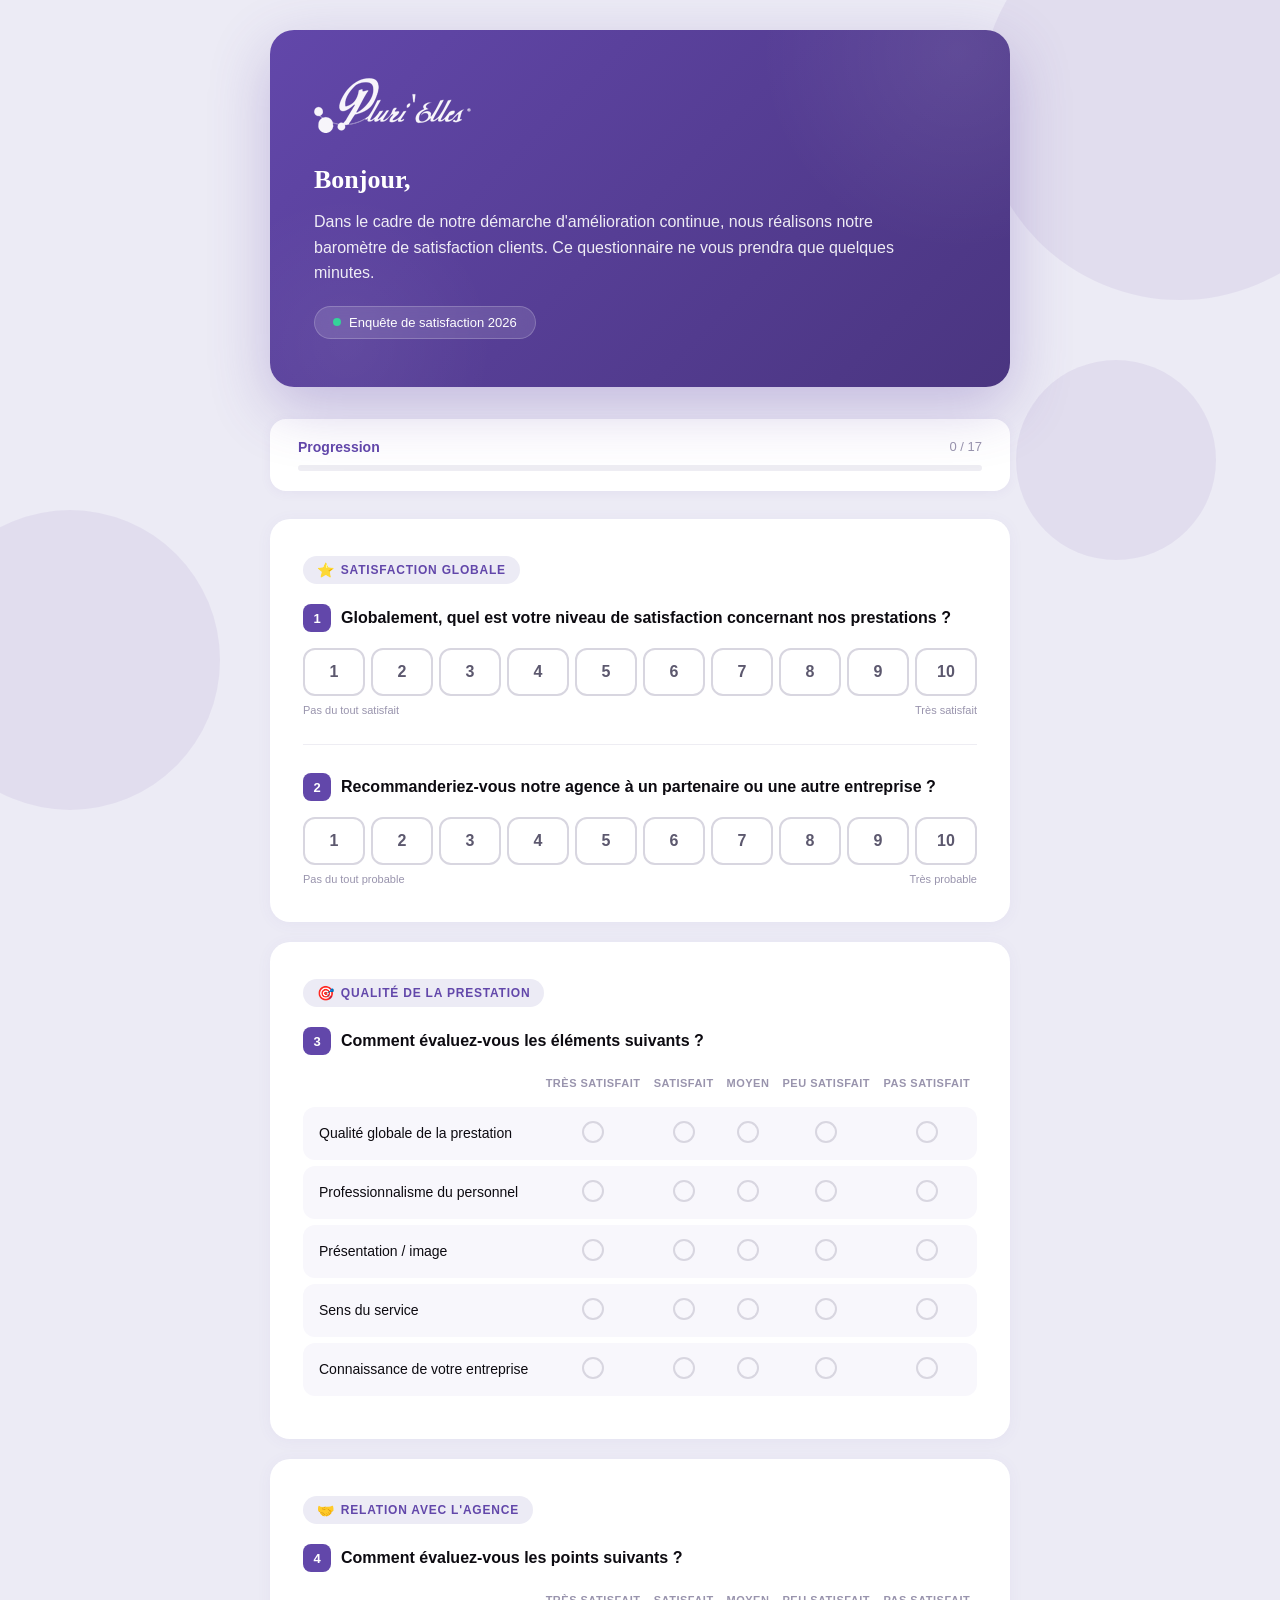
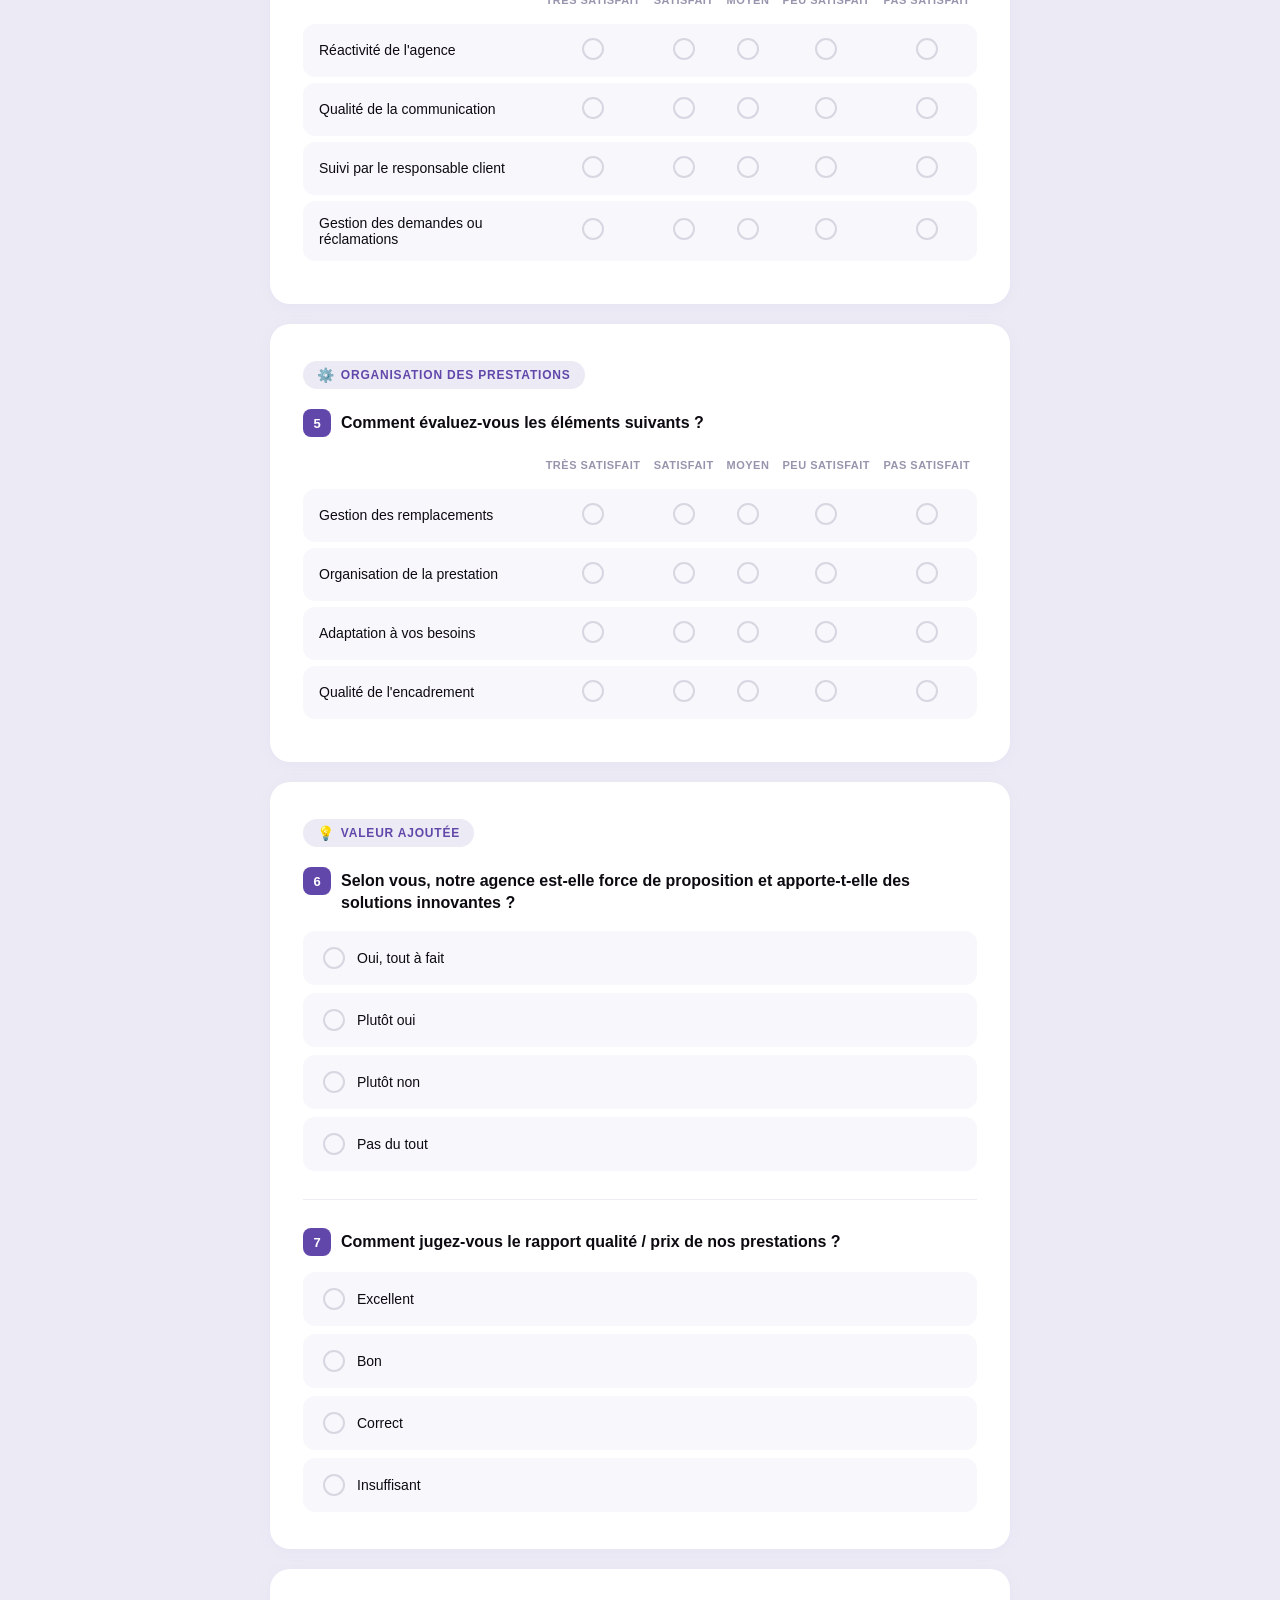
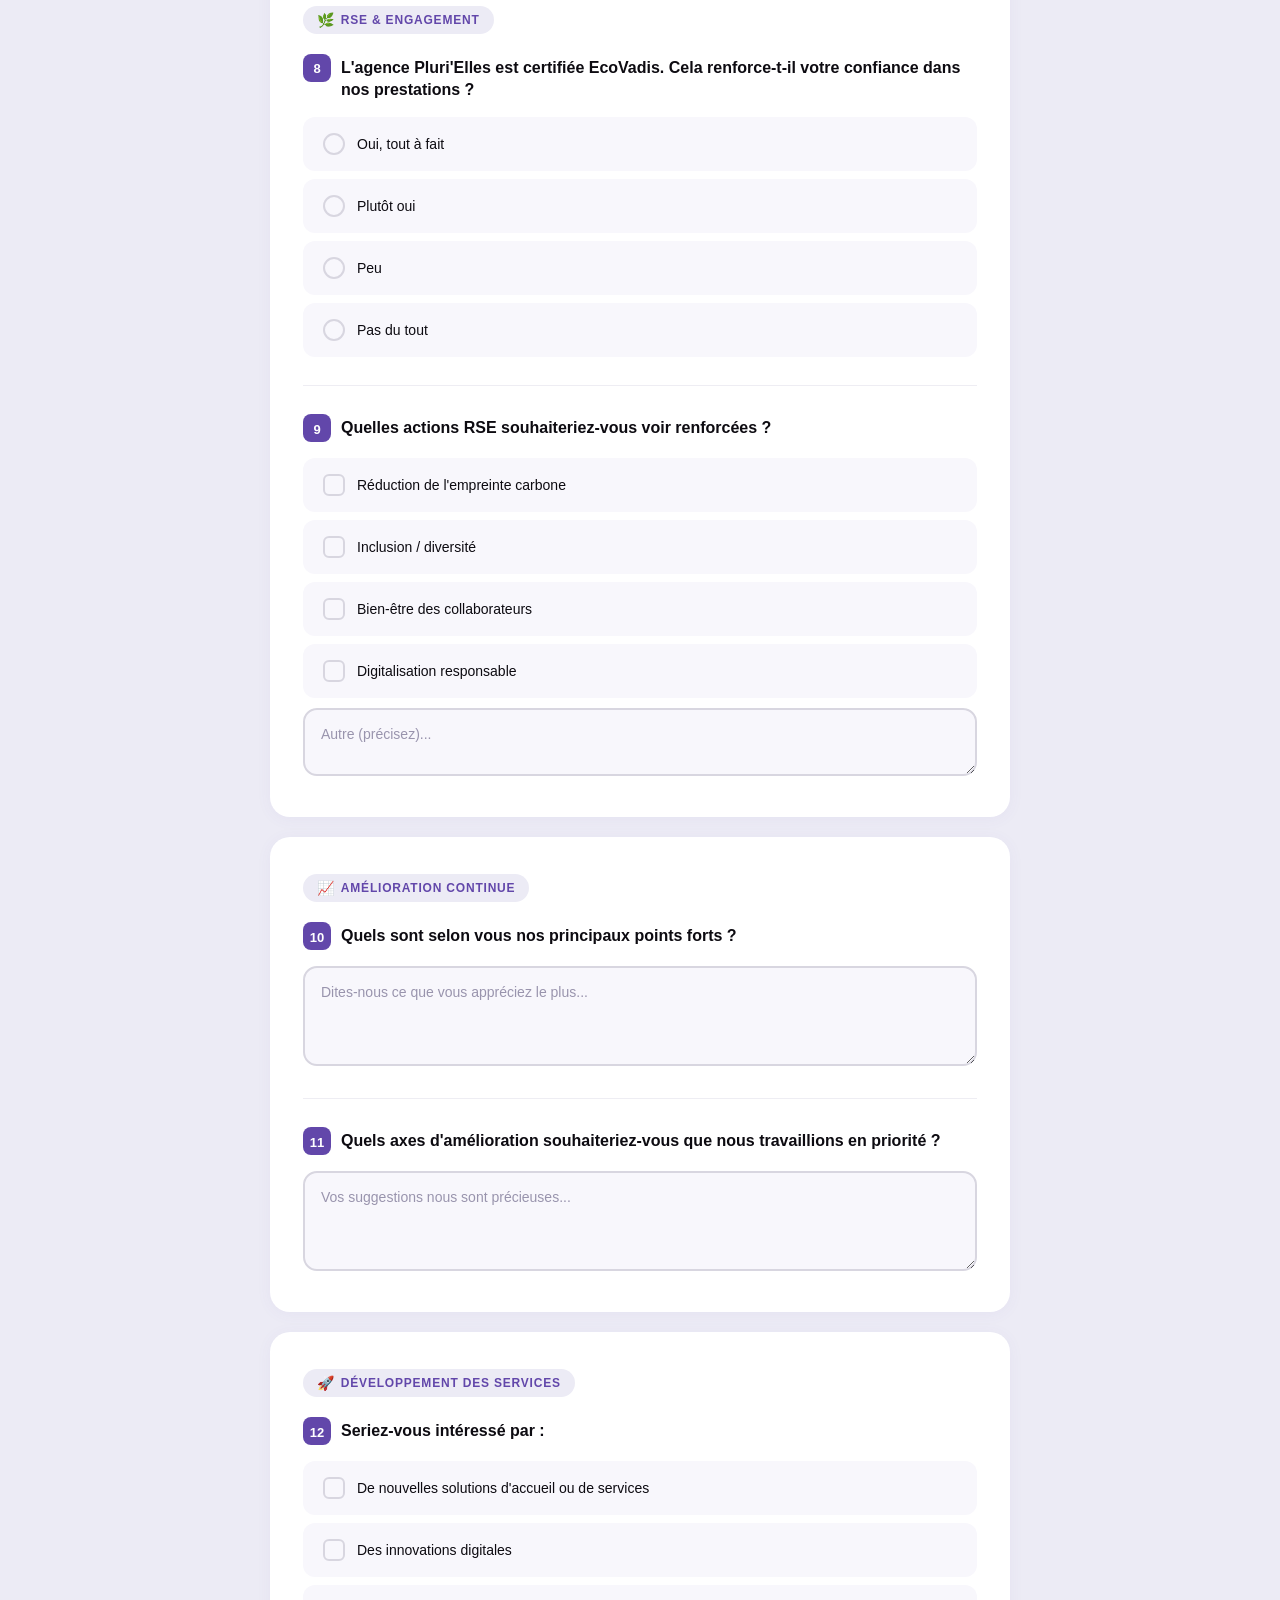
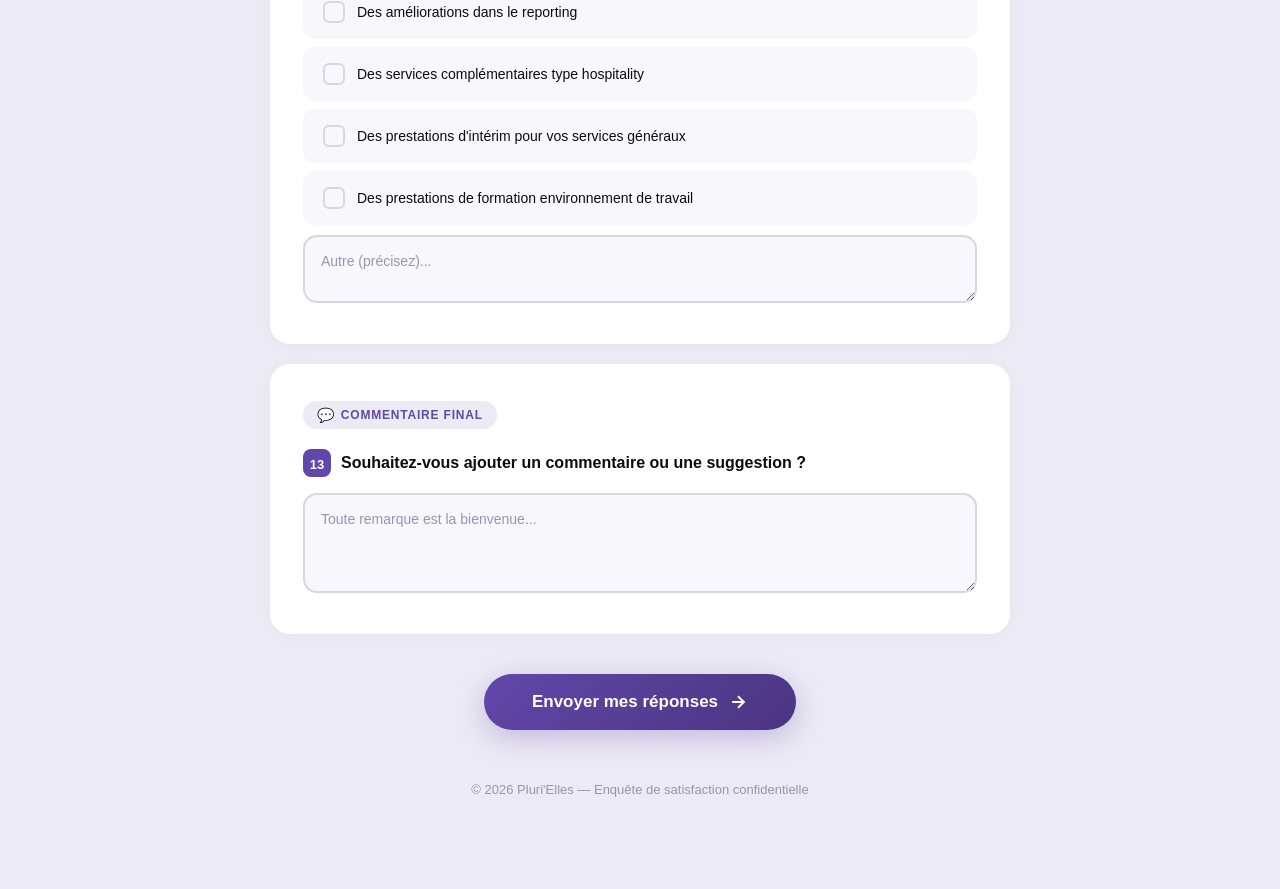
==== index.html @ 3f12fa1c "Add files via upload" ====
<!DOCTYPE html>
<!-- saved from url=(0071)file:///C:/Users/Alex/Downloads/enquete-satisfaction-plurielles(1).html -->
<html lang="fr"><head><meta http-equiv="Content-Type" content="text/html; charset=UTF-8">

<meta name="viewport" content="width=device-width, initial-scale=1.0">
<title>Enquête de satisfaction — Pluri'Elles</title>
<link href="./index_files/css2" rel="stylesheet">
<style>
:root {
  --violet: #6247AA;
  --violet-dark: #4A3580;
  --violet-light: #CEC2F0;
  --violet-bg: #ECEBF5;
  --black: #0D0B11;
  --white: #FFFFFF;
  --gray-50: #F8F7FC;
  --gray-100: #EEEDF3;
  --gray-200: #D8D6E0;
  --gray-400: #9994AD;
  --gray-600: #5C586E;
  --success: #34D399;
  --warning: #FBBF24;
}

* { margin: 0; padding: 0; box-sizing: border-box; }

body {
  font-family: 'DM Sans', sans-serif;
  background: var(--violet-bg);
  color: var(--black);
  min-height: 100vh;
  overflow-x: hidden;
}

/* ─── Animated Background ─── */
.bg-shapes {
  position: fixed; top: 0; left: 0; width: 100%; height: 100%;
  pointer-events: none; z-index: 0; overflow: hidden;
}
.bg-shapes .shape {
  position: absolute; border-radius: 50%; opacity: 0.08;
  background: var(--violet);
  animation: float 20s ease-in-out infinite;
}
.bg-shapes .shape:nth-child(1) { width: 400px; height: 400px; top: -100px; right: -100px; animation-delay: 0s; }
.bg-shapes .shape:nth-child(2) { width: 300px; height: 300px; bottom: 10%; left: -80px; animation-delay: -7s; }
.bg-shapes .shape:nth-child(3) { width: 200px; height: 200px; top: 40%; right: 5%; animation-delay: -14s; }
@keyframes float {
  0%, 100% { transform: translate(0, 0) scale(1); }
  33% { transform: translate(30px, -30px) scale(1.05); }
  66% { transform: translate(-20px, 20px) scale(0.95); }
}

/* ─── Container ─── */
.survey-container {
  position: relative; z-index: 1;
  max-width: 780px; margin: 0 auto;
  padding: 30px 20px 60px;
}

/* ─── Header ─── */
.survey-header {
  background: linear-gradient(135deg, var(--violet) 0%, var(--violet-dark) 100%);
  border-radius: 24px;
  padding: 48px 44px;
  color: var(--white);
  margin-bottom: 32px;
  position: relative;
  overflow: hidden;
  box-shadow: 0 20px 60px rgba(98, 71, 170, 0.3);
}
.survey-header::before {
  content: '';
  position: absolute; top: -50%; right: -20%;
  width: 400px; height: 400px;
  background: radial-gradient(circle, rgba(255,255,255,0.08) 0%, transparent 70%);
  border-radius: 50%;
}
.survey-header::after {
  content: '';
  position: absolute; bottom: -30%; left: -10%;
  width: 300px; height: 300px;
  background: radial-gradient(circle, rgba(255,255,255,0.05) 0%, transparent 70%);
  border-radius: 50%;
}
.header-content { position: relative; z-index: 1; }
.logo-area {
  display: flex; align-items: center; gap: 16px;
  margin-bottom: 28px;
}
.logo-img {
  height: 56px;
  width: auto;
  filter: brightness(0) invert(1);
  opacity: 0.95;
  transition: opacity 0.3s;
}
.logo-img:hover { opacity: 1; }
.header-greeting {
  font-family: 'Playfair Display', serif;
  font-size: 26px; font-weight: 600;
  line-height: 1.35;
  margin-bottom: 12px;
}
.header-context {
  font-size: 16px; line-height: 1.6;
  opacity: 0.9;
  max-width: 580px;
}
.header-badge {
  display: inline-flex; align-items: center; gap: 8px;
  background: rgba(255,255,255,0.12);
  backdrop-filter: blur(10px);
  border: 1px solid rgba(255,255,255,0.2);
  border-radius: 100px;
  padding: 8px 18px;
  font-size: 13px; font-weight: 500;
  margin-top: 20px;
}
.header-badge .dot {
  width: 8px; height: 8px;
  background: var(--success);
  border-radius: 50%;
  animation: pulse 2s ease-in-out infinite;
}
@keyframes pulse {
  0%, 100% { opacity: 1; }
  50% { opacity: 0.4; }
}

/* ─── Progress Bar ─── */
.progress-wrapper {
  background: var(--white);
  border-radius: 16px;
  padding: 20px 28px;
  margin-bottom: 28px;
  box-shadow: 0 2px 12px rgba(98, 71, 170, 0.06);
}
.progress-info {
  display: flex; justify-content: space-between; align-items: center;
  margin-bottom: 10px;
}
.progress-label { font-size: 14px; font-weight: 600; color: var(--violet); }
.progress-count { font-size: 13px; color: var(--gray-400); }
.progress-bar {
  height: 6px;
  background: var(--gray-100);
  border-radius: 100px;
  overflow: hidden;
}
.progress-fill {
  height: 100%;
  background: linear-gradient(90deg, var(--violet), var(--violet-light));
  border-radius: 100px;
  transition: width 0.6s cubic-bezier(0.16, 1, 0.3, 1);
  width: 0%;
}

/* ─── Section Cards ─── */
.section {
  background: var(--white);
  border-radius: 20px;
  padding: 36px 32px;
  margin-bottom: 20px;
  box-shadow: 0 2px 16px rgba(98, 71, 170, 0.05);
  border: 1px solid transparent;
  transition: border-color 0.3s, box-shadow 0.3s;
  animation: slideUp 0.5s ease-out both;
}
.section:hover {
  border-color: var(--violet-light);
  box-shadow: 0 4px 24px rgba(98, 71, 170, 0.1);
}
@keyframes slideUp {
  from { opacity: 0; transform: translateY(20px); }
  to { opacity: 1; transform: translateY(0); }
}
.section:nth-child(2) { animation-delay: 0.05s; }
.section:nth-child(3) { animation-delay: 0.1s; }
.section:nth-child(4) { animation-delay: 0.15s; }
.section:nth-child(5) { animation-delay: 0.2s; }

.section-tag {
  display: inline-flex; align-items: center; gap: 6px;
  background: var(--violet-bg);
  color: var(--violet);
  font-size: 12px; font-weight: 600;
  text-transform: uppercase;
  letter-spacing: 0.8px;
  padding: 6px 14px;
  border-radius: 100px;
  margin-bottom: 20px;
}
.section-tag .icon { font-size: 14px; }

.question {
  margin-bottom: 28px;
  padding-bottom: 28px;
  border-bottom: 1px solid var(--gray-100);
}
.question:last-child { margin-bottom: 0; padding-bottom: 0; border-bottom: none; }

.q-number {
  display: inline-flex; align-items: center; justify-content: center;
  width: 28px; height: 28px;
  background: var(--violet);
  color: var(--white);
  font-size: 13px; font-weight: 700;
  border-radius: 8px;
  margin-right: 10px;
  flex-shrink: 0;
}
.q-label {
  font-size: 16px; font-weight: 600;
  line-height: 1.4;
  color: var(--black);
  display: flex; align-items: flex-start;
  margin-bottom: 16px;
}
.q-label span { padding-top: 3px; }

/* ─── NPS Scale ─── */
.nps-scale {
  display: flex; gap: 6px;
  flex-wrap: wrap;
}
.nps-btn {
  flex: 1; min-width: 44px;
  height: 48px;
  border: 2px solid var(--gray-200);
  border-radius: 12px;
  background: var(--white);
  font-size: 16px; font-weight: 600;
  color: var(--gray-600);
  cursor: pointer;
  transition: all 0.2s;
  display: flex; align-items: center; justify-content: center;
}
.nps-btn:hover {
  border-color: var(--violet-light);
  background: var(--violet-bg);
  color: var(--violet);
}
.nps-btn.selected {
  background: var(--violet);
  border-color: var(--violet);
  color: var(--white);
  transform: scale(1.05);
  box-shadow: 0 4px 12px rgba(98, 71, 170, 0.3);
}
.nps-labels {
  display: flex; justify-content: space-between;
  margin-top: 8px;
  font-size: 11px; color: var(--gray-400); font-weight: 500;
}

/* ─── Matrix ─── */
.matrix-table {
  width: 100%;
  border-collapse: separate;
  border-spacing: 0 6px;
}
.matrix-table thead th {
  font-size: 11px; font-weight: 600;
  color: var(--gray-400);
  text-transform: uppercase;
  letter-spacing: 0.5px;
  padding: 0 6px 12px;
  text-align: center;
}
.matrix-table thead th:first-child { text-align: left; }
.matrix-table tbody tr {
  background: var(--gray-50);
  border-radius: 12px;
  transition: background 0.2s;
}
.matrix-table tbody tr:hover { background: var(--violet-bg); }
.matrix-table tbody td {
  padding: 14px 6px;
  text-align: center;
  font-size: 14px;
}
.matrix-table tbody td:first-child {
  text-align: left;
  font-weight: 500;
  padding-left: 16px;
  border-radius: 12px 0 0 12px;
}
.matrix-table tbody td:last-child { border-radius: 0 12px 12px 0; }
.matrix-radio {
  appearance: none; -webkit-appearance: none;
  width: 22px; height: 22px;
  border: 2px solid var(--gray-200);
  border-radius: 50%;
  cursor: pointer;
  transition: all 0.2s;
  position: relative;
}
.matrix-radio:hover { border-color: var(--violet-light); }
.matrix-radio:checked {
  border-color: var(--violet);
  background: var(--violet);
  box-shadow: inset 0 0 0 3px var(--white);
}

/* ─── Checkboxes & Radio options ─── */
.option-list { display: flex; flex-direction: column; gap: 8px; }
.option-item {
  display: flex; align-items: center; gap: 12px;
  padding: 14px 18px;
  background: var(--gray-50);
  border: 2px solid transparent;
  border-radius: 12px;
  cursor: pointer;
  transition: all 0.2s;
  font-size: 14px; font-weight: 500;
}
.option-item:hover { background: var(--violet-bg); border-color: var(--violet-light); }
.option-item.selected { background: var(--violet-bg); border-color: var(--violet); }
.option-check {
  width: 22px; height: 22px; flex-shrink: 0;
  border: 2px solid var(--gray-200);
  border-radius: 6px;
  display: flex; align-items: center; justify-content: center;
  transition: all 0.2s;
}
.option-item.radio .option-check { border-radius: 50%; }
.option-item.selected .option-check {
  background: var(--violet);
  border-color: var(--violet);
}
.option-item.selected .option-check::after {
  content: '✓';
  color: var(--white);
  font-size: 13px; font-weight: 700;
}

/* ─── Textarea ─── */
.q-textarea {
  width: 100%;
  min-height: 100px;
  border: 2px solid var(--gray-200);
  border-radius: 14px;
  padding: 16px;
  font-family: 'DM Sans', sans-serif;
  font-size: 14px;
  color: var(--black);
  resize: vertical;
  transition: border-color 0.3s;
  background: var(--gray-50);
}
.q-textarea:focus {
  outline: none;
  border-color: var(--violet);
  background: var(--white);
}
.q-textarea::placeholder { color: var(--gray-400); }

/* ─── Text Input ─── */
.q-input {
  width: 100%;
  height: 48px;
  border: 2px solid var(--gray-200);
  border-radius: 14px;
  padding: 0 16px;
  font-family: 'DM Sans', sans-serif;
  font-size: 14px;
  color: var(--black);
  transition: border-color 0.3s;
  background: var(--gray-50);
}
.q-input:focus { outline: none; border-color: var(--violet); background: var(--white); }

/* ─── Submit ─── */
.submit-section {
  text-align: center;
  padding: 20px 0;
}
.submit-btn {
  display: inline-flex; align-items: center; gap: 10px;
  background: linear-gradient(135deg, var(--violet), var(--violet-dark));
  color: var(--white);
  border: none;
  padding: 18px 48px;
  font-family: 'DM Sans', sans-serif;
  font-size: 17px; font-weight: 700;
  border-radius: 100px;
  cursor: pointer;
  transition: all 0.3s;
  box-shadow: 0 8px 30px rgba(98, 71, 170, 0.3);
}
.submit-btn:hover {
  transform: translateY(-2px);
  box-shadow: 0 12px 40px rgba(98, 71, 170, 0.4);
}
.submit-btn:active { transform: translateY(0); }

/* ─── Thank you ─── */
.thank-you {
  display: none;
  text-align: center;
  padding: 80px 40px;
  background: var(--white);
  border-radius: 24px;
  box-shadow: 0 20px 60px rgba(98, 71, 170, 0.1);
}
.thank-you .emoji { font-size: 64px; margin-bottom: 24px; }
.thank-you h2 {
  font-family: 'Playfair Display', serif;
  font-size: 32px; color: var(--violet);
  margin-bottom: 12px;
}
.thank-you p { font-size: 16px; color: var(--gray-600); line-height: 1.6; }

/* ─── Footer ─── */
.survey-footer {
  text-align: center;
  padding: 32px 0;
  font-size: 13px;
  color: var(--gray-400);
}

/* ─── Responsive ─── */
@media (max-width: 640px) {
  .survey-header { padding: 32px 24px; }
  .header-greeting { font-size: 21px; }
  .section { padding: 24px 20px; }
  .nps-btn { min-width: 36px; height: 42px; font-size: 14px; }
  .matrix-table { font-size: 12px; }
  .matrix-table thead th { font-size: 10px; }
}
</style>
</head>
<body>

<div class="bg-shapes">
  <div class="shape"></div>
  <div class="shape"></div>
  <div class="shape"></div>
</div>

<div class="survey-container">
  <!-- HEADER -->
  <div class="survey-header">
    <div class="header-content">
      <div class="logo-area">
        <img src="[data-uri]" alt="Pluri&#39;Elles" class="logo-img">
      </div>
      <div class="header-greeting" id="greeting">
        Bonjour,
      </div>
      <div class="header-context" id="context">
        Dans le cadre de notre démarche d'amélioration continue, nous réalisons notre baromètre de satisfaction clients. Ce questionnaire ne vous prendra que quelques minutes.
      </div>
      <div class="header-badge">
        <span class="dot"></span>
        Enquête de satisfaction 2026
      </div>
    </div>
  </div>

  <!-- PROGRESS -->
  <div class="progress-wrapper">
    <div class="progress-info">
      <span class="progress-label">Progression</span>
      <span class="progress-count" id="progressCount">0 / 17</span>
    </div>
    <div class="progress-bar">
      <div class="progress-fill" id="progressFill"></div>
    </div>
  </div>

  <!-- FORM -->
  <form id="surveyForm" onsubmit="return handleSubmit(event)">

    <!-- Section 1 : Satisfaction globale -->
    <div class="section">
      <div class="section-tag"><span class="icon">⭐</span> Satisfaction globale</div>

      <div class="question" data-q="q5">
        <div class="q-label"><span class="q-number">1</span><span>Globalement, quel est votre niveau de satisfaction concernant nos prestations ?</span></div>
        <div class="nps-scale" data-name="q5">
          <button type="button" class="nps-btn" onclick="selectNPS(this)">1</button>
          <button type="button" class="nps-btn" onclick="selectNPS(this)">2</button>
          <button type="button" class="nps-btn" onclick="selectNPS(this)">3</button>
          <button type="button" class="nps-btn" onclick="selectNPS(this)">4</button>
          <button type="button" class="nps-btn" onclick="selectNPS(this)">5</button>
          <button type="button" class="nps-btn" onclick="selectNPS(this)">6</button>
          <button type="button" class="nps-btn" onclick="selectNPS(this)">7</button>
          <button type="button" class="nps-btn" onclick="selectNPS(this)">8</button>
          <button type="button" class="nps-btn" onclick="selectNPS(this)">9</button>
          <button type="button" class="nps-btn" onclick="selectNPS(this)">10</button>
        </div>
        <div class="nps-labels"><span>Pas du tout satisfait</span><span>Très satisfait</span></div>
      </div>

      <div class="question" data-q="q6">
        <div class="q-label"><span class="q-number">2</span><span>Recommanderiez-vous notre agence à un partenaire ou une autre entreprise ?</span></div>
        <div class="nps-scale" data-name="q6">
          <button type="button" class="nps-btn" onclick="selectNPS(this)">1</button>
          <button type="button" class="nps-btn" onclick="selectNPS(this)">2</button>
          <button type="button" class="nps-btn" onclick="selectNPS(this)">3</button>
          <button type="button" class="nps-btn" onclick="selectNPS(this)">4</button>
          <button type="button" class="nps-btn" onclick="selectNPS(this)">5</button>
          <button type="button" class="nps-btn" onclick="selectNPS(this)">6</button>
          <button type="button" class="nps-btn" onclick="selectNPS(this)">7</button>
          <button type="button" class="nps-btn" onclick="selectNPS(this)">8</button>
          <button type="button" class="nps-btn" onclick="selectNPS(this)">9</button>
          <button type="button" class="nps-btn" onclick="selectNPS(this)">10</button>
        </div>
        <div class="nps-labels"><span>Pas du tout probable</span><span>Très probable</span></div>
      </div>
    </div>

    <!-- Section 2 : Qualité de la prestation -->
    <div class="section">
      <div class="section-tag"><span class="icon">🎯</span> Qualité de la prestation</div>

      <div class="question" data-q="q7">
        <div class="q-label"><span class="q-number">3</span><span>Comment évaluez-vous les éléments suivants ?</span></div>
        <table class="matrix-table">
          <thead>
            <tr>
              <th style="width:35%"></th>
              <th>Très satisfait</th><th>Satisfait</th><th>Moyen</th><th>Peu satisfait</th><th>Pas satisfait</th>
            </tr>
          </thead>
          <tbody>
            <tr><td>Qualité globale de la prestation</td><td><input type="radio" class="matrix-radio" name="q7a" value="5" onchange="updateProgress()"></td><td><input type="radio" class="matrix-radio" name="q7a" value="4" onchange="updateProgress()"></td><td><input type="radio" class="matrix-radio" name="q7a" value="3" onchange="updateProgress()"></td><td><input type="radio" class="matrix-radio" name="q7a" value="2" onchange="updateProgress()"></td><td><input type="radio" class="matrix-radio" name="q7a" value="1" onchange="updateProgress()"></td></tr>
            <tr><td>Professionnalisme du personnel</td><td><input type="radio" class="matrix-radio" name="q7b" value="5" onchange="updateProgress()"></td><td><input type="radio" class="matrix-radio" name="q7b" value="4" onchange="updateProgress()"></td><td><input type="radio" class="matrix-radio" name="q7b" value="3" onchange="updateProgress()"></td><td><input type="radio" class="matrix-radio" name="q7b" value="2" onchange="updateProgress()"></td><td><input type="radio" class="matrix-radio" name="q7b" value="1" onchange="updateProgress()"></td></tr>
            <tr><td>Présentation / image</td><td><input type="radio" class="matrix-radio" name="q7c" value="5" onchange="updateProgress()"></td><td><input type="radio" class="matrix-radio" name="q7c" value="4" onchange="updateProgress()"></td><td><input type="radio" class="matrix-radio" name="q7c" value="3" onchange="updateProgress()"></td><td><input type="radio" class="matrix-radio" name="q7c" value="2" onchange="updateProgress()"></td><td><input type="radio" class="matrix-radio" name="q7c" value="1" onchange="updateProgress()"></td></tr>
            <tr><td>Sens du service</td><td><input type="radio" class="matrix-radio" name="q7d" value="5" onchange="updateProgress()"></td><td><input type="radio" class="matrix-radio" name="q7d" value="4" onchange="updateProgress()"></td><td><input type="radio" class="matrix-radio" name="q7d" value="3" onchange="updateProgress()"></td><td><input type="radio" class="matrix-radio" name="q7d" value="2" onchange="updateProgress()"></td><td><input type="radio" class="matrix-radio" name="q7d" value="1" onchange="updateProgress()"></td></tr>
            <tr><td>Connaissance de votre entreprise</td><td><input type="radio" class="matrix-radio" name="q7e" value="5" onchange="updateProgress()"></td><td><input type="radio" class="matrix-radio" name="q7e" value="4" onchange="updateProgress()"></td><td><input type="radio" class="matrix-radio" name="q7e" value="3" onchange="updateProgress()"></td><td><input type="radio" class="matrix-radio" name="q7e" value="2" onchange="updateProgress()"></td><td><input type="radio" class="matrix-radio" name="q7e" value="1" onchange="updateProgress()"></td></tr>
          </tbody>
        </table>
      </div>
    </div>

    <!-- Section 3 : Relation avec l'agence -->
    <div class="section">
      <div class="section-tag"><span class="icon">🤝</span> Relation avec l'agence</div>

      <div class="question" data-q="q8">
        <div class="q-label"><span class="q-number">4</span><span>Comment évaluez-vous les points suivants ?</span></div>
        <table class="matrix-table">
          <thead>
            <tr>
              <th style="width:35%"></th>
              <th>Très satisfait</th><th>Satisfait</th><th>Moyen</th><th>Peu satisfait</th><th>Pas satisfait</th>
            </tr>
          </thead>
          <tbody>
            <tr><td>Réactivité de l'agence</td><td><input type="radio" class="matrix-radio" name="q8a" value="5" onchange="updateProgress()"></td><td><input type="radio" class="matrix-radio" name="q8a" value="4" onchange="updateProgress()"></td><td><input type="radio" class="matrix-radio" name="q8a" value="3" onchange="updateProgress()"></td><td><input type="radio" class="matrix-radio" name="q8a" value="2" onchange="updateProgress()"></td><td><input type="radio" class="matrix-radio" name="q8a" value="1" onchange="updateProgress()"></td></tr>
            <tr><td>Qualité de la communication</td><td><input type="radio" class="matrix-radio" name="q8b" value="5" onchange="updateProgress()"></td><td><input type="radio" class="matrix-radio" name="q8b" value="4" onchange="updateProgress()"></td><td><input type="radio" class="matrix-radio" name="q8b" value="3" onchange="updateProgress()"></td><td><input type="radio" class="matrix-radio" name="q8b" value="2" onchange="updateProgress()"></td><td><input type="radio" class="matrix-radio" name="q8b" value="1" onchange="updateProgress()"></td></tr>
            <tr><td>Suivi par le responsable client</td><td><input type="radio" class="matrix-radio" name="q8c" value="5" onchange="updateProgress()"></td><td><input type="radio" class="matrix-radio" name="q8c" value="4" onchange="updateProgress()"></td><td><input type="radio" class="matrix-radio" name="q8c" value="3" onchange="updateProgress()"></td><td><input type="radio" class="matrix-radio" name="q8c" value="2" onchange="updateProgress()"></td><td><input type="radio" class="matrix-radio" name="q8c" value="1" onchange="updateProgress()"></td></tr>
            <tr><td>Gestion des demandes ou réclamations</td><td><input type="radio" class="matrix-radio" name="q8d" value="5" onchange="updateProgress()"></td><td><input type="radio" class="matrix-radio" name="q8d" value="4" onchange="updateProgress()"></td><td><input type="radio" class="matrix-radio" name="q8d" value="3" onchange="updateProgress()"></td><td><input type="radio" class="matrix-radio" name="q8d" value="2" onchange="updateProgress()"></td><td><input type="radio" class="matrix-radio" name="q8d" value="1" onchange="updateProgress()"></td></tr>
          </tbody>
        </table>
      </div>
    </div>

    <!-- Section 4 : Organisation des prestations -->
    <div class="section">
      <div class="section-tag"><span class="icon">⚙️</span> Organisation des prestations</div>

      <div class="question" data-q="q9">
        <div class="q-label"><span class="q-number">5</span><span>Comment évaluez-vous les éléments suivants ?</span></div>
        <table class="matrix-table">
          <thead>
            <tr>
              <th style="width:35%"></th>
              <th>Très satisfait</th><th>Satisfait</th><th>Moyen</th><th>Peu satisfait</th><th>Pas satisfait</th>
            </tr>
          </thead>
          <tbody>
            <tr><td>Gestion des remplacements</td><td><input type="radio" class="matrix-radio" name="q9a" value="5" onchange="updateProgress()"></td><td><input type="radio" class="matrix-radio" name="q9a" value="4" onchange="updateProgress()"></td><td><input type="radio" class="matrix-radio" name="q9a" value="3" onchange="updateProgress()"></td><td><input type="radio" class="matrix-radio" name="q9a" value="2" onchange="updateProgress()"></td><td><input type="radio" class="matrix-radio" name="q9a" value="1" onchange="updateProgress()"></td></tr>
            <tr><td>Organisation de la prestation</td><td><input type="radio" class="matrix-radio" name="q9b" value="5" onchange="updateProgress()"></td><td><input type="radio" class="matrix-radio" name="q9b" value="4" onchange="updateProgress()"></td><td><input type="radio" class="matrix-radio" name="q9b" value="3" onchange="updateProgress()"></td><td><input type="radio" class="matrix-radio" name="q9b" value="2" onchange="updateProgress()"></td><td><input type="radio" class="matrix-radio" name="q9b" value="1" onchange="updateProgress()"></td></tr>
            <tr><td>Adaptation à vos besoins</td><td><input type="radio" class="matrix-radio" name="q9c" value="5" onchange="updateProgress()"></td><td><input type="radio" class="matrix-radio" name="q9c" value="4" onchange="updateProgress()"></td><td><input type="radio" class="matrix-radio" name="q9c" value="3" onchange="updateProgress()"></td><td><input type="radio" class="matrix-radio" name="q9c" value="2" onchange="updateProgress()"></td><td><input type="radio" class="matrix-radio" name="q9c" value="1" onchange="updateProgress()"></td></tr>
            <tr><td>Qualité de l'encadrement</td><td><input type="radio" class="matrix-radio" name="q9d" value="5" onchange="updateProgress()"></td><td><input type="radio" class="matrix-radio" name="q9d" value="4" onchange="updateProgress()"></td><td><input type="radio" class="matrix-radio" name="q9d" value="3" onchange="updateProgress()"></td><td><input type="radio" class="matrix-radio" name="q9d" value="2" onchange="updateProgress()"></td><td><input type="radio" class="matrix-radio" name="q9d" value="1" onchange="updateProgress()"></td></tr>
          </tbody>
        </table>
      </div>
    </div>

    <!-- Section 5 : Valeur ajoutée & rapport qualité/prix -->
    <div class="section">
      <div class="section-tag"><span class="icon">💡</span> Valeur ajoutée</div>

      <div class="question" data-q="q10">
        <div class="q-label"><span class="q-number">6</span><span>Selon vous, notre agence est-elle force de proposition et apporte-t-elle des solutions innovantes ?</span></div>
        <div class="option-list" data-name="q10" data-type="radio">
          <div class="option-item radio" onclick="selectOption(this)"><div class="option-check"></div><span>Oui, tout à fait</span></div>
          <div class="option-item radio" onclick="selectOption(this)"><div class="option-check"></div><span>Plutôt oui</span></div>
          <div class="option-item radio" onclick="selectOption(this)"><div class="option-check"></div><span>Plutôt non</span></div>
          <div class="option-item radio" onclick="selectOption(this)"><div class="option-check"></div><span>Pas du tout</span></div>
        </div>
      </div>

      <div class="question" data-q="q11">
        <div class="q-label"><span class="q-number">7</span><span>Comment jugez-vous le rapport qualité / prix de nos prestations ?</span></div>
        <div class="option-list" data-name="q11" data-type="radio">
          <div class="option-item radio" onclick="selectOption(this)"><div class="option-check"></div><span>Excellent</span></div>
          <div class="option-item radio" onclick="selectOption(this)"><div class="option-check"></div><span>Bon</span></div>
          <div class="option-item radio" onclick="selectOption(this)"><div class="option-check"></div><span>Correct</span></div>
          <div class="option-item radio" onclick="selectOption(this)"><div class="option-check"></div><span>Insuffisant</span></div>
        </div>
      </div>
    </div>

    <!-- Section 6 : RSE -->
    <div class="section">
      <div class="section-tag"><span class="icon">🌿</span> RSE &amp; Engagement</div>

      <div class="question" data-q="q12">
        <div class="q-label"><span class="q-number">8</span><span>L'agence Pluri'Elles est certifiée EcoVadis. Cela renforce-t-il votre confiance dans nos prestations ?</span></div>
        <div class="option-list" data-name="q12" data-type="radio">
          <div class="option-item radio" onclick="selectOption(this)"><div class="option-check"></div><span>Oui, tout à fait</span></div>
          <div class="option-item radio" onclick="selectOption(this)"><div class="option-check"></div><span>Plutôt oui</span></div>
          <div class="option-item radio" onclick="selectOption(this)"><div class="option-check"></div><span>Peu</span></div>
          <div class="option-item radio" onclick="selectOption(this)"><div class="option-check"></div><span>Pas du tout</span></div>
        </div>
      </div>

      <div class="question" data-q="q13">
        <div class="q-label"><span class="q-number">9</span><span>Quelles actions RSE souhaiteriez-vous voir renforcées ?</span></div>
        <div class="option-list" data-name="q13" data-type="checkbox">
          <div class="option-item" onclick="toggleCheck(this)"><div class="option-check"></div><span>Réduction de l'empreinte carbone</span></div>
          <div class="option-item" onclick="toggleCheck(this)"><div class="option-check"></div><span>Inclusion / diversité</span></div>
          <div class="option-item" onclick="toggleCheck(this)"><div class="option-check"></div><span>Bien-être des collaborateurs</span></div>
          <div class="option-item" onclick="toggleCheck(this)"><div class="option-check"></div><span>Digitalisation responsable</span></div>
        </div>
        <textarea class="q-textarea" placeholder="Autre (précisez)..." style="margin-top:10px; min-height:60px;" oninput="updateProgress()"></textarea>
      </div>
    </div>

    <!-- Section 7 : Amélioration continue -->
    <div class="section">
      <div class="section-tag"><span class="icon">📈</span> Amélioration continue</div>

      <div class="question" data-q="q14">
        <div class="q-label"><span class="q-number">10</span><span>Quels sont selon vous nos principaux points forts ?</span></div>
        <textarea class="q-textarea" name="q14" placeholder="Dites-nous ce que vous appréciez le plus..." oninput="updateProgress()"></textarea>
      </div>

      <div class="question" data-q="q15">
        <div class="q-label"><span class="q-number">11</span><span>Quels axes d'amélioration souhaiteriez-vous que nous travaillions en priorité ?</span></div>
        <textarea class="q-textarea" name="q15" placeholder="Vos suggestions nous sont précieuses..." oninput="updateProgress()"></textarea>
      </div>
    </div>

    <!-- Section 8 : Développement des services -->
    <div class="section">
      <div class="section-tag"><span class="icon">🚀</span> Développement des services</div>

      <div class="question" data-q="q16">
        <div class="q-label"><span class="q-number">12</span><span>Seriez-vous intéressé par :</span></div>
        <div class="option-list" data-name="q16" data-type="checkbox">
          <div class="option-item" onclick="toggleCheck(this)"><div class="option-check"></div><span>De nouvelles solutions d'accueil ou de services</span></div>
          <div class="option-item" onclick="toggleCheck(this)"><div class="option-check"></div><span>Des innovations digitales</span></div>
          <div class="option-item" onclick="toggleCheck(this)"><div class="option-check"></div><span>Des améliorations dans le reporting</span></div>
          <div class="option-item" onclick="toggleCheck(this)"><div class="option-check"></div><span>Des services complémentaires type hospitality</span></div>
          <div class="option-item" onclick="toggleCheck(this)"><div class="option-check"></div><span>Des prestations d'intérim pour vos services généraux</span></div>
          <div class="option-item" onclick="toggleCheck(this)"><div class="option-check"></div><span>Des prestations de formation environnement de travail</span></div>
        </div>
        <textarea class="q-textarea" placeholder="Autre (précisez)..." style="margin-top:10px; min-height:60px;" oninput="updateProgress()"></textarea>
      </div>
    </div>

    <!-- Section 9 : Commentaire final -->
    <div class="section">
      <div class="section-tag"><span class="icon">💬</span> Commentaire final</div>

      <div class="question" data-q="q17">
        <div class="q-label"><span class="q-number">13</span><span>Souhaitez-vous ajouter un commentaire ou une suggestion ?</span></div>
        <textarea class="q-textarea" name="q17" placeholder="Toute remarque est la bienvenue..." oninput="updateProgress()"></textarea>
      </div>
    </div>

    <!-- Submit -->
    <div class="submit-section">
      <button type="submit" class="submit-btn">
        Envoyer mes réponses
        <svg width="20" height="20" viewBox="0 0 24 24" fill="none" stroke="currentColor" stroke-width="2.5"><path d="M5 12h14M12 5l7 7-7 7"></path></svg>
      </button>
    </div>
  </form>

  <!-- Thank You -->
  <div class="thank-you" id="thankYou">
    <div class="emoji">🎉</div>
    <h2>Merci pour votre participation !</h2>
    <p>Vos réponses sont précieuses et nous permettront d'améliorer continuellement la qualité de nos prestations.<br>L'équipe Pluri'Elles vous remercie pour votre confiance.</p>
  </div>

  <div class="survey-footer">
    © 2026 Pluri'Elles — Enquête de satisfaction confidentielle
  </div>
</div>

<script>
// ─── URL Params Personalization ───
const params = new URLSearchParams(window.location.search);
const civilite = params.get('civilite') || '';
const nom = params.get('nom') || '';
const societe = params.get('societe') || '';
const prestations = params.get('prestations') || '';
const depuis = params.get('depuis') || '';

if (nom) {
  const greetEl = document.getElementById('greeting');
  const ctxEl = document.getElementById('context');
  greetEl.textContent = `Bonjour ${civilite} ${nom},`;
  
  let contextText = '';
  if (societe && depuis && prestations) {
    contextText = `Votre société, ${societe}, est cliente de l'agence Pluri'Elles depuis ${depuis} sur des prestations ${prestations.replace(/,/g, ' et ')}.`;
  } else if (societe && depuis) {
    contextText = `Votre société, ${societe}, est cliente de l'agence Pluri'Elles depuis ${depuis}.`;
  } else if (societe) {
    contextText = `Votre société, ${societe}, est cliente de l'agence Pluri'Elles.`;
  }
  
  ctxEl.innerHTML = contextText + '<br><br>Dans le cadre de notre démarche d\'amélioration continue, nous réalisons notre baromètre de satisfaction clients. Ce questionnaire ne vous prendra que quelques minutes et nous permettra d\'identifier les axes d\'amélioration prioritaires.';
}

// ─── NPS Selection ───
function selectNPS(btn) {
  const siblings = btn.parentElement.querySelectorAll('.nps-btn');
  siblings.forEach(b => b.classList.remove('selected'));
  btn.classList.add('selected');
  updateProgress();
}

// ─── Radio Option Selection ───
function selectOption(item) {
  const list = item.parentElement;
  list.querySelectorAll('.option-item').forEach(i => i.classList.remove('selected'));
  item.classList.add('selected');
  updateProgress();
}

// ─── Checkbox Toggle ───
function toggleCheck(item) {
  item.classList.toggle('selected');
  updateProgress();
}

// ─── Progress ───
function updateProgress() {
  const total = 13; // simplified question count
  let answered = 0;
  
  // NPS scales
  document.querySelectorAll('.nps-scale').forEach(scale => {
    if (scale.querySelector('.selected')) answered++;
  });
  
  // Matrix tables - count as 1 per table if at least half answered
  document.querySelectorAll('.matrix-table').forEach(table => {
    const radios = table.querySelectorAll('input[type="radio"]');
    const names = new Set();
    radios.forEach(r => names.add(r.name));
    let checkedNames = 0;
    names.forEach(name => { if (document.querySelector(`input[name="${name}"]:checked`)) checkedNames++; });
    if (checkedNames >= names.size / 2) answered++;
  });
  
  // Radio option lists
  document.querySelectorAll('.option-list[data-type="radio"]').forEach(list => {
    if (list.querySelector('.selected')) answered++;
  });
  
  // Checkbox option lists
  document.querySelectorAll('.option-list[data-type="checkbox"]').forEach(list => {
    if (list.querySelector('.selected')) answered++;
  });
  
  // Textareas with name
  document.querySelectorAll('textarea[name]').forEach(ta => {
    if (ta.value.trim().length > 0) answered++;
  });
  
  const pct = Math.min(100, Math.round((answered / total) * 100));
  document.getElementById('progressFill').style.width = pct + '%';
  document.getElementById('progressCount').textContent = `${answered} / ${total}`;
}

// ─── Submit ───
function handleSubmit(e) {
  e.preventDefault();
  
  // Collect all data
  const data = {
    civilite, nom, societe, prestations, depuis,
    timestamp: new Date().toISOString(),
    responses: {}
  };
  
  // NPS
  document.querySelectorAll('.nps-scale').forEach(scale => {
    const name = scale.dataset.name;
    const sel = scale.querySelector('.selected');
    data.responses[name] = sel ? sel.textContent : null;
  });
  
  // Matrix radios
  document.querySelectorAll('.matrix-radio:checked').forEach(r => {
    data.responses[r.name] = r.value;
  });
  
  // Radio lists
  document.querySelectorAll('.option-list[data-type="radio"]').forEach(list => {
    const name = list.dataset.name;
    const sel = list.querySelector('.selected span');
    data.responses[name] = sel ? sel.textContent : null;
  });
  
  // Checkbox lists
  document.querySelectorAll('.option-list[data-type="checkbox"]').forEach(list => {
    const name = list.dataset.name;
    const sels = list.querySelectorAll('.selected span');
    data.responses[name] = Array.from(sels).map(s => s.textContent);
  });
  
  // Textareas
  document.querySelectorAll('textarea[name]').forEach(ta => {
    data.responses[ta.name] = ta.value;
  });
  
  console.log('Survey data:', JSON.stringify(data, null, 2));
  
  // ═══════════════════════════════════════════════════════════
  // WEBHOOK n8n — REMPLACER L'URL CI-DESSOUS PAR LA VÔTRE
  // ═══════════════════════════════════════════════════════════
  const WEBHOOK_URL = 'https://TON-INSTANCE.app.n8n.cloud/webhook/enquete-reponse';
  
  // Désactiver le bouton pendant l'envoi
  const btn = document.querySelector('.submit-btn');
  btn.textContent = 'Envoi en cours...';
  btn.disabled = true;
  
  fetch(WEBHOOK_URL, {
    method: 'POST',
    headers: {'Content-Type': 'application/json'},
    body: JSON.stringify(data)
  })
  .then(res => {
    document.getElementById('surveyForm').style.display = 'none';
    document.querySelector('.progress-wrapper').style.display = 'none';
    document.getElementById('thankYou').style.display = 'block';
    window.scrollTo({ top: 0, behavior: 'smooth' });
  })
  .catch(err => {
    console.error('Erreur envoi:', err);
    // Afficher quand même le merci (les données sont dans les logs)
    document.getElementById('surveyForm').style.display = 'none';
    document.querySelector('.progress-wrapper').style.display = 'none';
    document.getElementById('thankYou').style.display = 'block';
    window.scrollTo({ top: 0, behavior: 'smooth' });
  });
}
</script>



</body></html>
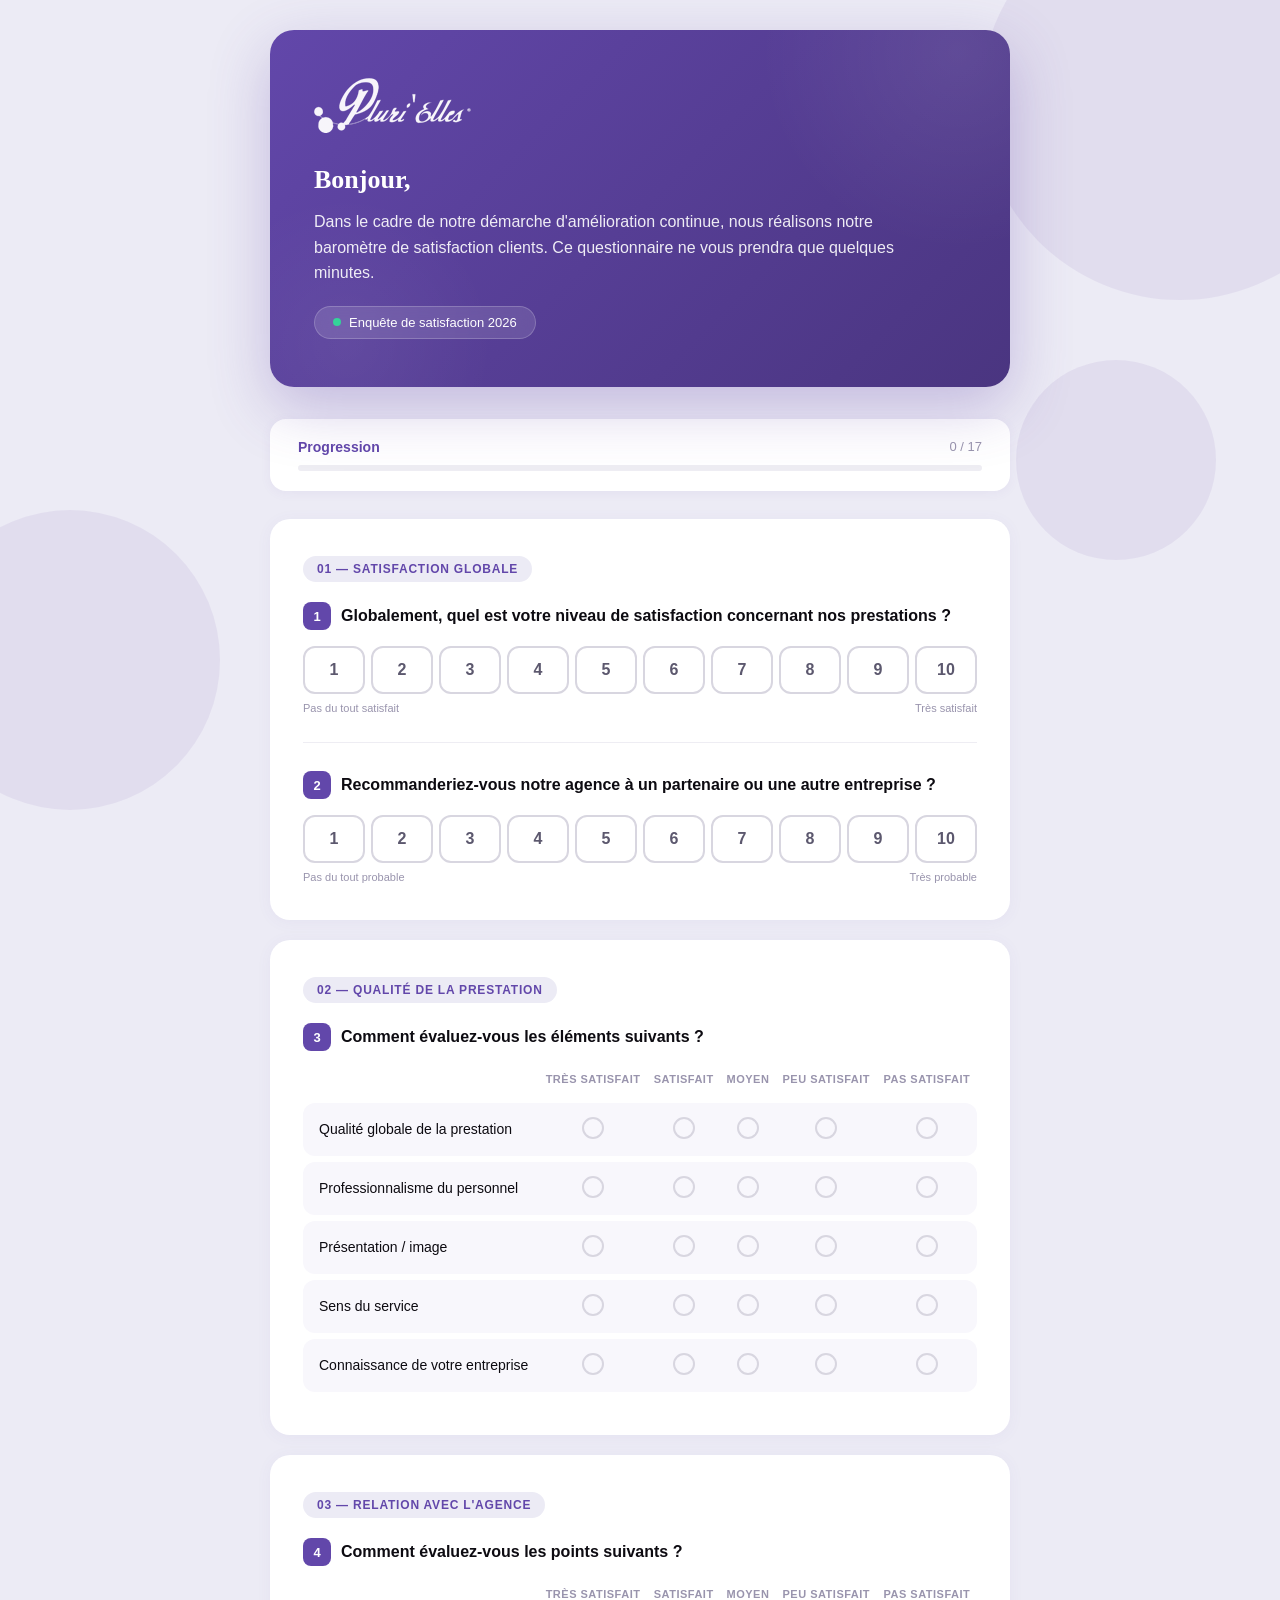
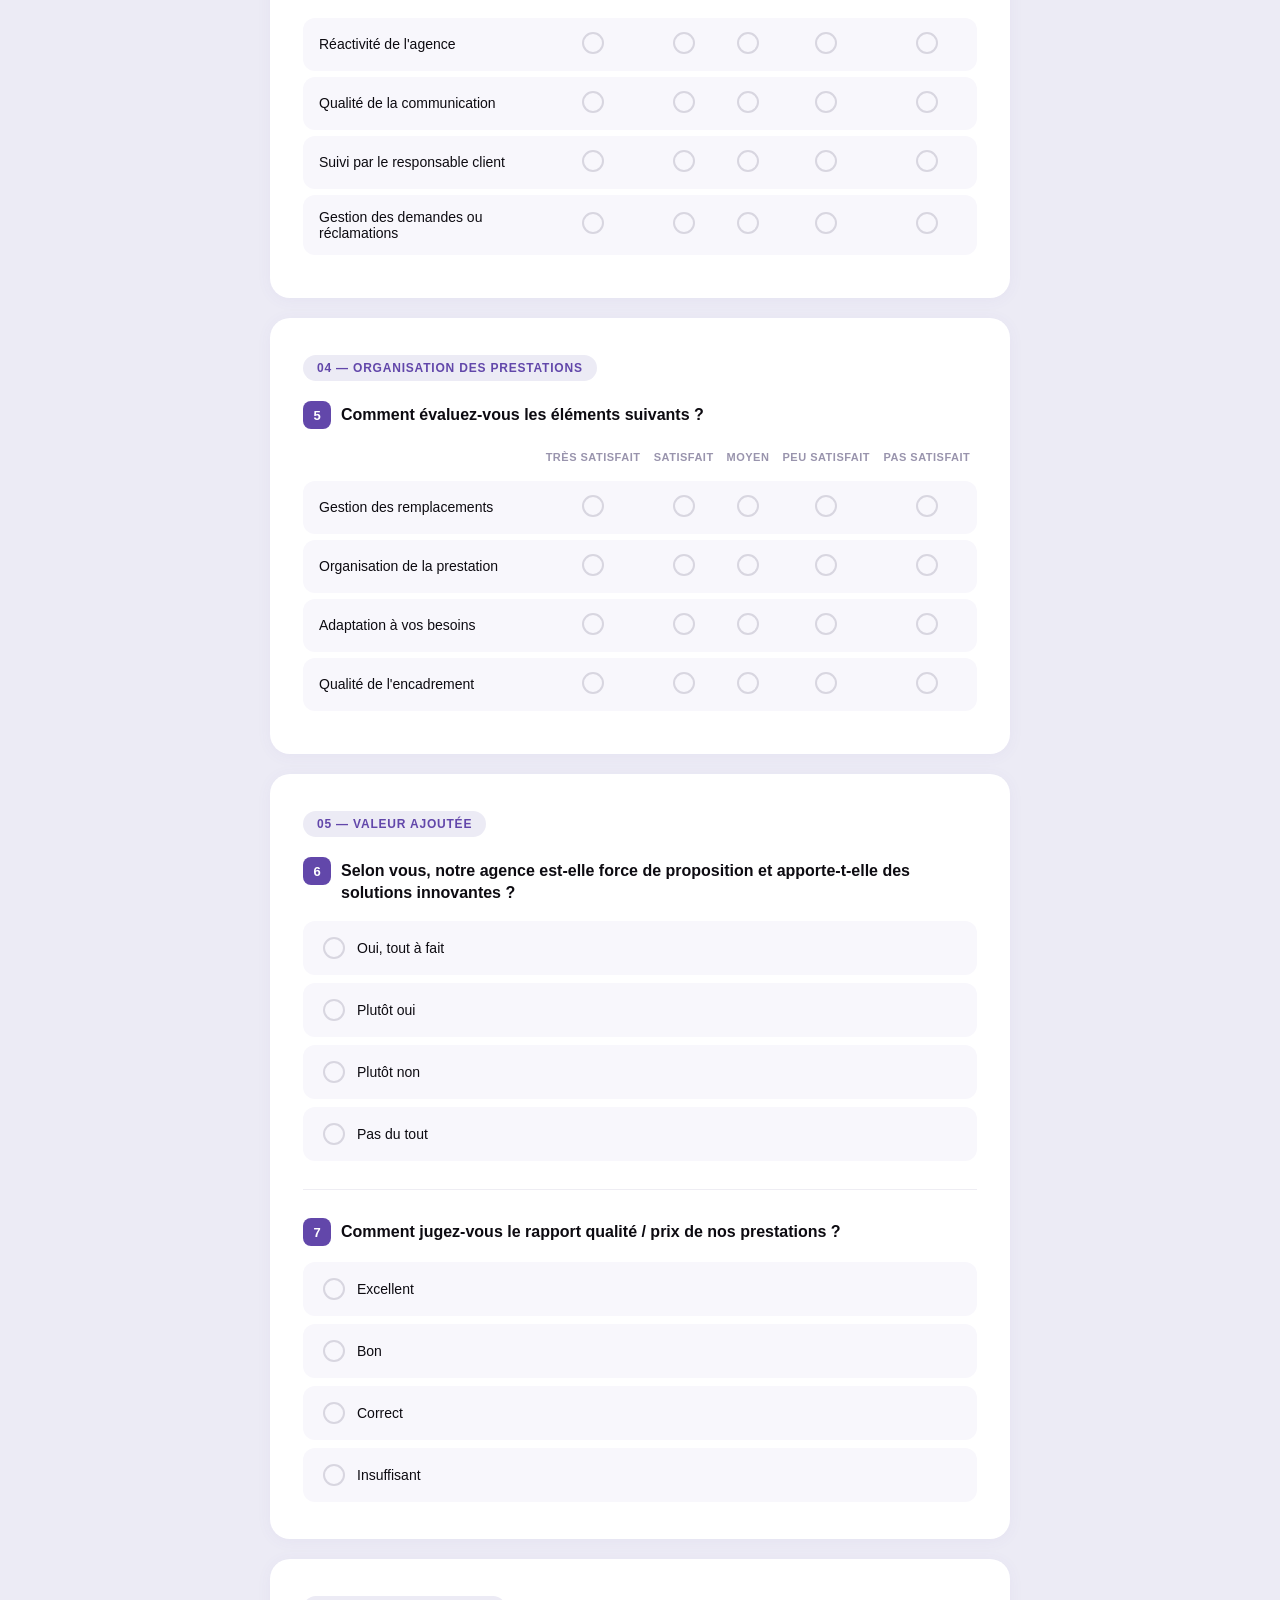
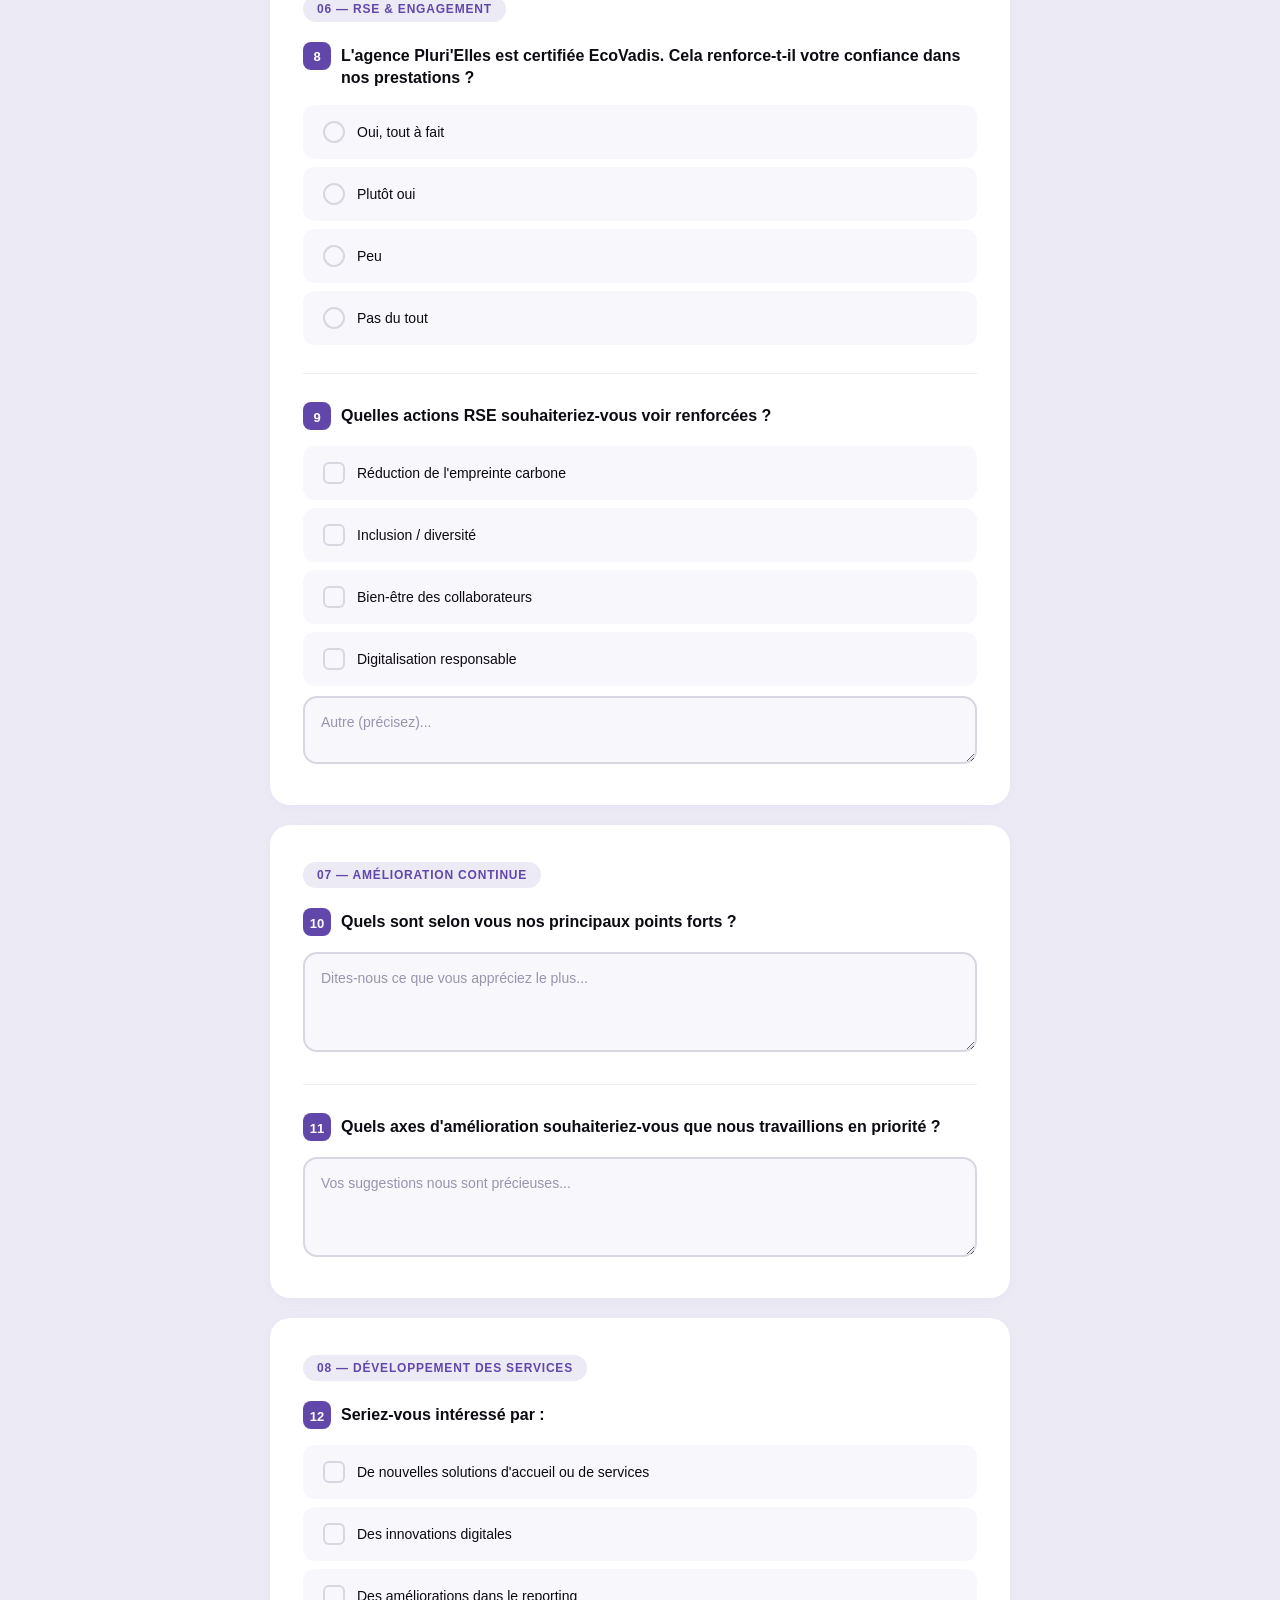
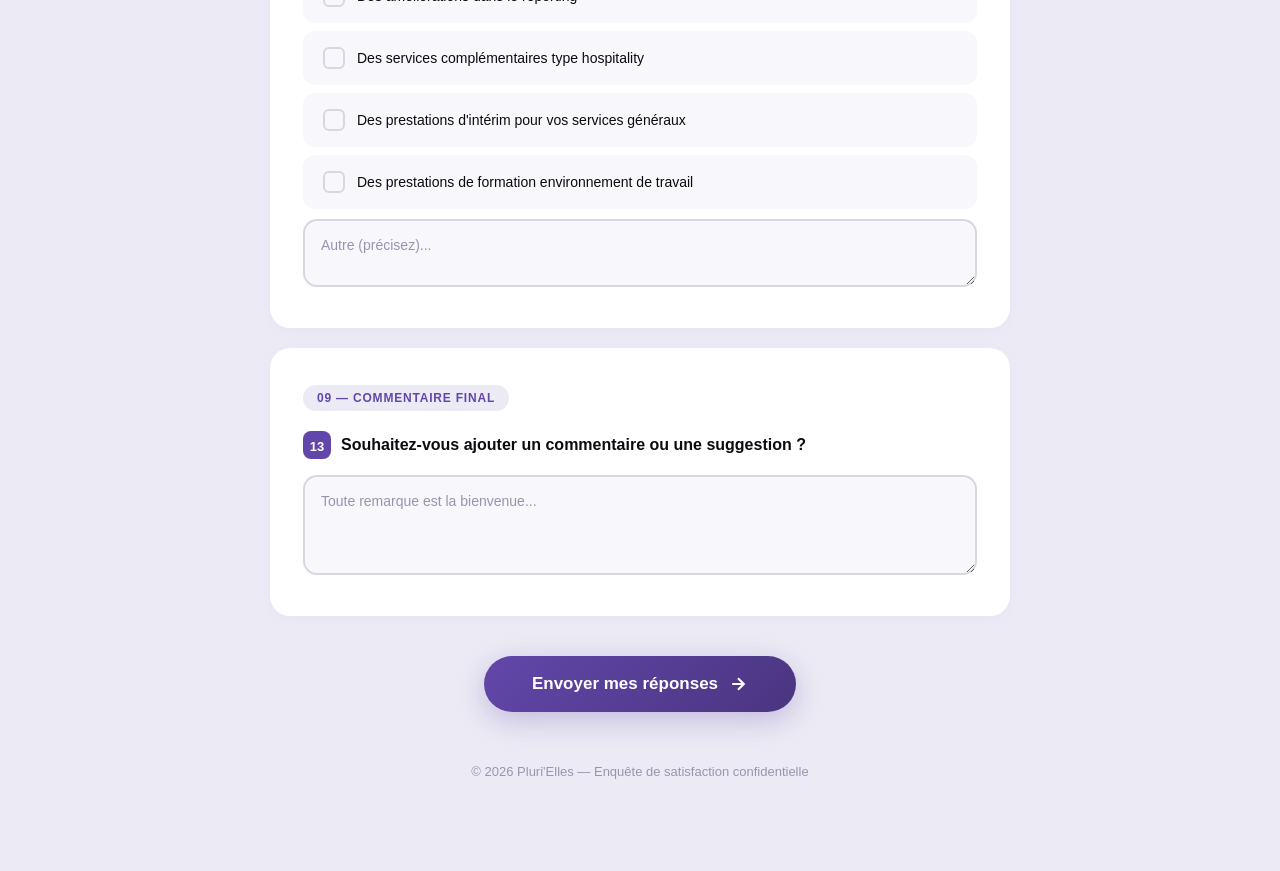
==== commit b41d5c52: "Update section tags and webhook URL in index.html" ====
--- a/index.html
+++ b/index.html
@@ -1,5 +1,5 @@
 <!DOCTYPE html>
-<!-- saved from url=(0071)file:///C:/Users/Alex/Downloads/enquete-satisfaction-plurielles(1).html -->
+<!-- saved from url=(0071)file:///C:/Users/Alex/Downloads/enquete-satisfaction-plurielles(2).html -->
 <html lang="fr"><head><meta http-equiv="Content-Type" content="text/html; charset=UTF-8">
 
 <meta name="viewport" content="width=device-width, initial-scale=1.0">
@@ -191,7 +191,6 @@
   border-radius: 100px;
   margin-bottom: 20px;
 }
-.section-tag .icon { font-size: 14px; }
 
 .question {
   margin-bottom: 28px;
@@ -475,7 +474,7 @@
 
     <!-- Section 1 : Satisfaction globale -->
     <div class="section">
-      <div class="section-tag"><span class="icon">⭐</span> Satisfaction globale</div>
+      <div class="section-tag">01 — Satisfaction globale</div>
 
       <div class="question" data-q="q5">
         <div class="q-label"><span class="q-number">1</span><span>Globalement, quel est votre niveau de satisfaction concernant nos prestations ?</span></div>
@@ -514,7 +513,7 @@
 
     <!-- Section 2 : Qualité de la prestation -->
     <div class="section">
-      <div class="section-tag"><span class="icon">🎯</span> Qualité de la prestation</div>
+      <div class="section-tag">02 — Qualité de la prestation</div>
 
       <div class="question" data-q="q7">
         <div class="q-label"><span class="q-number">3</span><span>Comment évaluez-vous les éléments suivants ?</span></div>
@@ -538,7 +537,7 @@
 
     <!-- Section 3 : Relation avec l'agence -->
     <div class="section">
-      <div class="section-tag"><span class="icon">🤝</span> Relation avec l'agence</div>
+      <div class="section-tag">03 — Relation avec l'agence</div>
 
       <div class="question" data-q="q8">
         <div class="q-label"><span class="q-number">4</span><span>Comment évaluez-vous les points suivants ?</span></div>
@@ -561,7 +560,7 @@
 
     <!-- Section 4 : Organisation des prestations -->
     <div class="section">
-      <div class="section-tag"><span class="icon">⚙️</span> Organisation des prestations</div>
+      <div class="section-tag">04 — Organisation des prestations</div>
 
       <div class="question" data-q="q9">
         <div class="q-label"><span class="q-number">5</span><span>Comment évaluez-vous les éléments suivants ?</span></div>
@@ -584,7 +583,7 @@
 
     <!-- Section 5 : Valeur ajoutée & rapport qualité/prix -->
     <div class="section">
-      <div class="section-tag"><span class="icon">💡</span> Valeur ajoutée</div>
+      <div class="section-tag">05 — Valeur ajoutée</div>
 
       <div class="question" data-q="q10">
         <div class="q-label"><span class="q-number">6</span><span>Selon vous, notre agence est-elle force de proposition et apporte-t-elle des solutions innovantes ?</span></div>
@@ -609,7 +608,7 @@
 
     <!-- Section 6 : RSE -->
     <div class="section">
-      <div class="section-tag"><span class="icon">🌿</span> RSE &amp; Engagement</div>
+      <div class="section-tag">06 — RSE &amp; Engagement</div>
 
       <div class="question" data-q="q12">
         <div class="q-label"><span class="q-number">8</span><span>L'agence Pluri'Elles est certifiée EcoVadis. Cela renforce-t-il votre confiance dans nos prestations ?</span></div>
@@ -635,7 +634,7 @@
 
     <!-- Section 7 : Amélioration continue -->
     <div class="section">
-      <div class="section-tag"><span class="icon">📈</span> Amélioration continue</div>
+      <div class="section-tag">07 — Amélioration continue</div>
 
       <div class="question" data-q="q14">
         <div class="q-label"><span class="q-number">10</span><span>Quels sont selon vous nos principaux points forts ?</span></div>
@@ -650,7 +649,7 @@
 
     <!-- Section 8 : Développement des services -->
     <div class="section">
-      <div class="section-tag"><span class="icon">🚀</span> Développement des services</div>
+      <div class="section-tag">08 — Développement des services</div>
 
       <div class="question" data-q="q16">
         <div class="q-label"><span class="q-number">12</span><span>Seriez-vous intéressé par :</span></div>
@@ -668,7 +667,7 @@
 
     <!-- Section 9 : Commentaire final -->
     <div class="section">
-      <div class="section-tag"><span class="icon">💬</span> Commentaire final</div>
+      <div class="section-tag">09 — Commentaire final</div>
 
       <div class="question" data-q="q17">
         <div class="q-label"><span class="q-number">13</span><span>Souhaitez-vous ajouter un commentaire ou une suggestion ?</span></div>
@@ -863,4 +862,4 @@
 
 
 
-</body></html>+</body></html>
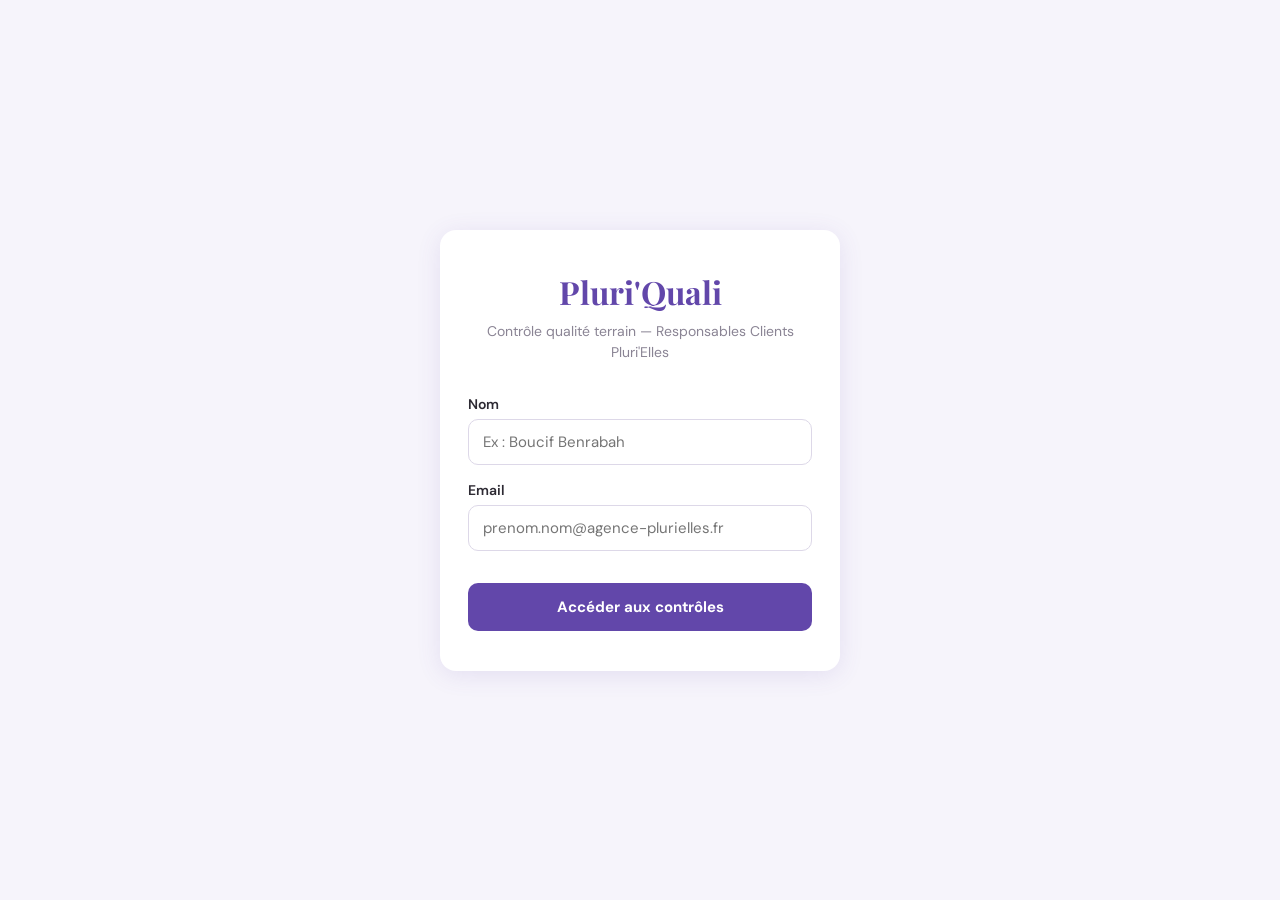
==== commit 4fdf0f17: "feat: create Pluri'Quali PWA app — quality control tool for Pluri'Elles Full static PWA with login, " ====
--- a/index.html
+++ b/index.html
@@ -1,865 +1,134 @@
 <!DOCTYPE html>
-<!-- saved from url=(0071)file:///C:/Users/Alex/Downloads/enquete-satisfaction-plurielles(2).html -->
-<html lang="fr"><head><meta http-equiv="Content-Type" content="text/html; charset=UTF-8">
-
-<meta name="viewport" content="width=device-width, initial-scale=1.0">
-<title>Enquête de satisfaction — Pluri'Elles</title>
-<link href="./index_files/css2" rel="stylesheet">
-<style>
-:root {
-  --violet: #6247AA;
-  --violet-dark: #4A3580;
-  --violet-light: #CEC2F0;
-  --violet-bg: #ECEBF5;
-  --black: #0D0B11;
-  --white: #FFFFFF;
-  --gray-50: #F8F7FC;
-  --gray-100: #EEEDF3;
-  --gray-200: #D8D6E0;
-  --gray-400: #9994AD;
-  --gray-600: #5C586E;
-  --success: #34D399;
-  --warning: #FBBF24;
-}
-
-* { margin: 0; padding: 0; box-sizing: border-box; }
-
-body {
-  font-family: 'DM Sans', sans-serif;
-  background: var(--violet-bg);
-  color: var(--black);
-  min-height: 100vh;
-  overflow-x: hidden;
-}
-
-/* ─── Animated Background ─── */
-.bg-shapes {
-  position: fixed; top: 0; left: 0; width: 100%; height: 100%;
-  pointer-events: none; z-index: 0; overflow: hidden;
-}
-.bg-shapes .shape {
-  position: absolute; border-radius: 50%; opacity: 0.08;
-  background: var(--violet);
-  animation: float 20s ease-in-out infinite;
-}
-.bg-shapes .shape:nth-child(1) { width: 400px; height: 400px; top: -100px; right: -100px; animation-delay: 0s; }
-.bg-shapes .shape:nth-child(2) { width: 300px; height: 300px; bottom: 10%; left: -80px; animation-delay: -7s; }
-.bg-shapes .shape:nth-child(3) { width: 200px; height: 200px; top: 40%; right: 5%; animation-delay: -14s; }
-@keyframes float {
-  0%, 100% { transform: translate(0, 0) scale(1); }
-  33% { transform: translate(30px, -30px) scale(1.05); }
-  66% { transform: translate(-20px, 20px) scale(0.95); }
-}
-
-/* ─── Container ─── */
-.survey-container {
-  position: relative; z-index: 1;
-  max-width: 780px; margin: 0 auto;
-  padding: 30px 20px 60px;
-}
-
-/* ─── Header ─── */
-.survey-header {
-  background: linear-gradient(135deg, var(--violet) 0%, var(--violet-dark) 100%);
-  border-radius: 24px;
-  padding: 48px 44px;
-  color: var(--white);
-  margin-bottom: 32px;
-  position: relative;
-  overflow: hidden;
-  box-shadow: 0 20px 60px rgba(98, 71, 170, 0.3);
-}
-.survey-header::before {
-  content: '';
-  position: absolute; top: -50%; right: -20%;
-  width: 400px; height: 400px;
-  background: radial-gradient(circle, rgba(255,255,255,0.08) 0%, transparent 70%);
-  border-radius: 50%;
-}
-.survey-header::after {
-  content: '';
-  position: absolute; bottom: -30%; left: -10%;
-  width: 300px; height: 300px;
-  background: radial-gradient(circle, rgba(255,255,255,0.05) 0%, transparent 70%);
-  border-radius: 50%;
-}
-.header-content { position: relative; z-index: 1; }
-.logo-area {
-  display: flex; align-items: center; gap: 16px;
-  margin-bottom: 28px;
-}
-.logo-img {
-  height: 56px;
-  width: auto;
-  filter: brightness(0) invert(1);
-  opacity: 0.95;
-  transition: opacity 0.3s;
-}
-.logo-img:hover { opacity: 1; }
-.header-greeting {
-  font-family: 'Playfair Display', serif;
-  font-size: 26px; font-weight: 600;
-  line-height: 1.35;
-  margin-bottom: 12px;
-}
-.header-context {
-  font-size: 16px; line-height: 1.6;
-  opacity: 0.9;
-  max-width: 580px;
-}
-.header-badge {
-  display: inline-flex; align-items: center; gap: 8px;
-  background: rgba(255,255,255,0.12);
-  backdrop-filter: blur(10px);
-  border: 1px solid rgba(255,255,255,0.2);
-  border-radius: 100px;
-  padding: 8px 18px;
-  font-size: 13px; font-weight: 500;
-  margin-top: 20px;
-}
-.header-badge .dot {
-  width: 8px; height: 8px;
-  background: var(--success);
-  border-radius: 50%;
-  animation: pulse 2s ease-in-out infinite;
-}
-@keyframes pulse {
-  0%, 100% { opacity: 1; }
-  50% { opacity: 0.4; }
-}
-
-/* ─── Progress Bar ─── */
-.progress-wrapper {
-  background: var(--white);
-  border-radius: 16px;
-  padding: 20px 28px;
-  margin-bottom: 28px;
-  box-shadow: 0 2px 12px rgba(98, 71, 170, 0.06);
-}
-.progress-info {
-  display: flex; justify-content: space-between; align-items: center;
-  margin-bottom: 10px;
-}
-.progress-label { font-size: 14px; font-weight: 600; color: var(--violet); }
-.progress-count { font-size: 13px; color: var(--gray-400); }
-.progress-bar {
-  height: 6px;
-  background: var(--gray-100);
-  border-radius: 100px;
-  overflow: hidden;
-}
-.progress-fill {
-  height: 100%;
-  background: linear-gradient(90deg, var(--violet), var(--violet-light));
-  border-radius: 100px;
-  transition: width 0.6s cubic-bezier(0.16, 1, 0.3, 1);
-  width: 0%;
-}
-
-/* ─── Section Cards ─── */
-.section {
-  background: var(--white);
-  border-radius: 20px;
-  padding: 36px 32px;
-  margin-bottom: 20px;
-  box-shadow: 0 2px 16px rgba(98, 71, 170, 0.05);
-  border: 1px solid transparent;
-  transition: border-color 0.3s, box-shadow 0.3s;
-  animation: slideUp 0.5s ease-out both;
-}
-.section:hover {
-  border-color: var(--violet-light);
-  box-shadow: 0 4px 24px rgba(98, 71, 170, 0.1);
-}
-@keyframes slideUp {
-  from { opacity: 0; transform: translateY(20px); }
-  to { opacity: 1; transform: translateY(0); }
-}
-.section:nth-child(2) { animation-delay: 0.05s; }
-.section:nth-child(3) { animation-delay: 0.1s; }
-.section:nth-child(4) { animation-delay: 0.15s; }
-.section:nth-child(5) { animation-delay: 0.2s; }
-
-.section-tag {
-  display: inline-flex; align-items: center; gap: 6px;
-  background: var(--violet-bg);
-  color: var(--violet);
-  font-size: 12px; font-weight: 600;
-  text-transform: uppercase;
-  letter-spacing: 0.8px;
-  padding: 6px 14px;
-  border-radius: 100px;
-  margin-bottom: 20px;
-}
-
-.question {
-  margin-bottom: 28px;
-  padding-bottom: 28px;
-  border-bottom: 1px solid var(--gray-100);
-}
-.question:last-child { margin-bottom: 0; padding-bottom: 0; border-bottom: none; }
-
-.q-number {
-  display: inline-flex; align-items: center; justify-content: center;
-  width: 28px; height: 28px;
-  background: var(--violet);
-  color: var(--white);
-  font-size: 13px; font-weight: 700;
-  border-radius: 8px;
-  margin-right: 10px;
-  flex-shrink: 0;
-}
-.q-label {
-  font-size: 16px; font-weight: 600;
-  line-height: 1.4;
-  color: var(--black);
-  display: flex; align-items: flex-start;
-  margin-bottom: 16px;
-}
-.q-label span { padding-top: 3px; }
-
-/* ─── NPS Scale ─── */
-.nps-scale {
-  display: flex; gap: 6px;
-  flex-wrap: wrap;
-}
-.nps-btn {
-  flex: 1; min-width: 44px;
-  height: 48px;
-  border: 2px solid var(--gray-200);
-  border-radius: 12px;
-  background: var(--white);
-  font-size: 16px; font-weight: 600;
-  color: var(--gray-600);
-  cursor: pointer;
-  transition: all 0.2s;
-  display: flex; align-items: center; justify-content: center;
-}
-.nps-btn:hover {
-  border-color: var(--violet-light);
-  background: var(--violet-bg);
-  color: var(--violet);
-}
-.nps-btn.selected {
-  background: var(--violet);
-  border-color: var(--violet);
-  color: var(--white);
-  transform: scale(1.05);
-  box-shadow: 0 4px 12px rgba(98, 71, 170, 0.3);
-}
-.nps-labels {
-  display: flex; justify-content: space-between;
-  margin-top: 8px;
-  font-size: 11px; color: var(--gray-400); font-weight: 500;
-}
-
-/* ─── Matrix ─── */
-.matrix-table {
-  width: 100%;
-  border-collapse: separate;
-  border-spacing: 0 6px;
-}
-.matrix-table thead th {
-  font-size: 11px; font-weight: 600;
-  color: var(--gray-400);
-  text-transform: uppercase;
-  letter-spacing: 0.5px;
-  padding: 0 6px 12px;
-  text-align: center;
-}
-.matrix-table thead th:first-child { text-align: left; }
-.matrix-table tbody tr {
-  background: var(--gray-50);
-  border-radius: 12px;
-  transition: background 0.2s;
-}
-.matrix-table tbody tr:hover { background: var(--violet-bg); }
-.matrix-table tbody td {
-  padding: 14px 6px;
-  text-align: center;
-  font-size: 14px;
-}
-.matrix-table tbody td:first-child {
-  text-align: left;
-  font-weight: 500;
-  padding-left: 16px;
-  border-radius: 12px 0 0 12px;
-}
-.matrix-table tbody td:last-child { border-radius: 0 12px 12px 0; }
-.matrix-radio {
-  appearance: none; -webkit-appearance: none;
-  width: 22px; height: 22px;
-  border: 2px solid var(--gray-200);
-  border-radius: 50%;
-  cursor: pointer;
-  transition: all 0.2s;
-  position: relative;
-}
-.matrix-radio:hover { border-color: var(--violet-light); }
-.matrix-radio:checked {
-  border-color: var(--violet);
-  background: var(--violet);
-  box-shadow: inset 0 0 0 3px var(--white);
-}
-
-/* ─── Checkboxes & Radio options ─── */
-.option-list { display: flex; flex-direction: column; gap: 8px; }
-.option-item {
-  display: flex; align-items: center; gap: 12px;
-  padding: 14px 18px;
-  background: var(--gray-50);
-  border: 2px solid transparent;
-  border-radius: 12px;
-  cursor: pointer;
-  transition: all 0.2s;
-  font-size: 14px; font-weight: 500;
-}
-.option-item:hover { background: var(--violet-bg); border-color: var(--violet-light); }
-.option-item.selected { background: var(--violet-bg); border-color: var(--violet); }
-.option-check {
-  width: 22px; height: 22px; flex-shrink: 0;
-  border: 2px solid var(--gray-200);
-  border-radius: 6px;
-  display: flex; align-items: center; justify-content: center;
-  transition: all 0.2s;
-}
-.option-item.radio .option-check { border-radius: 50%; }
-.option-item.selected .option-check {
-  background: var(--violet);
-  border-color: var(--violet);
-}
-.option-item.selected .option-check::after {
-  content: '✓';
-  color: var(--white);
-  font-size: 13px; font-weight: 700;
-}
-
-/* ─── Textarea ─── */
-.q-textarea {
-  width: 100%;
-  min-height: 100px;
-  border: 2px solid var(--gray-200);
-  border-radius: 14px;
-  padding: 16px;
-  font-family: 'DM Sans', sans-serif;
-  font-size: 14px;
-  color: var(--black);
-  resize: vertical;
-  transition: border-color 0.3s;
-  background: var(--gray-50);
-}
-.q-textarea:focus {
-  outline: none;
-  border-color: var(--violet);
-  background: var(--white);
-}
-.q-textarea::placeholder { color: var(--gray-400); }
-
-/* ─── Text Input ─── */
-.q-input {
-  width: 100%;
-  height: 48px;
-  border: 2px solid var(--gray-200);
-  border-radius: 14px;
-  padding: 0 16px;
-  font-family: 'DM Sans', sans-serif;
-  font-size: 14px;
-  color: var(--black);
-  transition: border-color 0.3s;
-  background: var(--gray-50);
-}
-.q-input:focus { outline: none; border-color: var(--violet); background: var(--white); }
-
-/* ─── Submit ─── */
-.submit-section {
-  text-align: center;
-  padding: 20px 0;
-}
-.submit-btn {
-  display: inline-flex; align-items: center; gap: 10px;
-  background: linear-gradient(135deg, var(--violet), var(--violet-dark));
-  color: var(--white);
-  border: none;
-  padding: 18px 48px;
-  font-family: 'DM Sans', sans-serif;
-  font-size: 17px; font-weight: 700;
-  border-radius: 100px;
-  cursor: pointer;
-  transition: all 0.3s;
-  box-shadow: 0 8px 30px rgba(98, 71, 170, 0.3);
-}
-.submit-btn:hover {
-  transform: translateY(-2px);
-  box-shadow: 0 12px 40px rgba(98, 71, 170, 0.4);
-}
-.submit-btn:active { transform: translateY(0); }
-
-/* ─── Thank you ─── */
-.thank-you {
-  display: none;
-  text-align: center;
-  padding: 80px 40px;
-  background: var(--white);
-  border-radius: 24px;
-  box-shadow: 0 20px 60px rgba(98, 71, 170, 0.1);
-}
-.thank-you .emoji { font-size: 64px; margin-bottom: 24px; }
-.thank-you h2 {
-  font-family: 'Playfair Display', serif;
-  font-size: 32px; color: var(--violet);
-  margin-bottom: 12px;
-}
-.thank-you p { font-size: 16px; color: var(--gray-600); line-height: 1.6; }
-
-/* ─── Footer ─── */
-.survey-footer {
-  text-align: center;
-  padding: 32px 0;
-  font-size: 13px;
-  color: var(--gray-400);
-}
-
-/* ─── Responsive ─── */
-@media (max-width: 640px) {
-  .survey-header { padding: 32px 24px; }
-  .header-greeting { font-size: 21px; }
-  .section { padding: 24px 20px; }
-  .nps-btn { min-width: 36px; height: 42px; font-size: 14px; }
-  .matrix-table { font-size: 12px; }
-  .matrix-table thead th { font-size: 10px; }
-}
-</style>
+<html lang="fr">
+<head>
+  <meta charset="UTF-8">
+  <meta name="viewport" content="width=device-width, initial-scale=1.0, maximum-scale=1.0, user-scalable=no">
+  <title>Pluri'Quali — Contrôle qualité terrain</title>
+  <meta name="description" content="Contrôle qualité terrain — Agence Pluri'Elles">
+  <meta name="theme-color" content="#6247AA">
+  <meta name="apple-mobile-web-app-capable" content="yes">
+  <meta name="apple-mobile-web-app-status-bar-style" content="black-translucent">
+  <meta name="apple-mobile-web-app-title" content="PluriQuali">
+  <link rel="apple-touch-icon" href="icon-192.png">
+  <link rel="manifest" href="manifest.json">
+  <link rel="icon" type="image/png" href="icon-192.png">
+  <link rel="stylesheet" href="styles.css">
 </head>
 <body>
 
-<div class="bg-shapes">
-  <div class="shape"></div>
-  <div class="shape"></div>
-  <div class="shape"></div>
+<!-- ====== LOGIN SCREEN ====== -->
+<div id="login-screen" class="login-screen">
+  <div class="login-card">
+    <h1>Pluri'Quali</h1>
+    <p class="subtitle">Contrôle qualité terrain — Responsables Clients Pluri'Elles</p>
+    <div class="form-group">
+      <label for="login-name">Nom</label>
+      <input type="text" id="login-name" placeholder="Ex : Boucif Benrabah">
+    </div>
+    <div class="form-group">
+      <label for="login-email">Email</label>
+      <input type="email" id="login-email" placeholder="prenom.nom@agence-plurielles.fr">
+    </div>
+    <div id="login-error" class="login-error"></div>
+    <button class="btn btn-violet" onclick="doLogin()" style="margin-top:16px">Accéder aux contrôles</button>
+  </div>
 </div>
 
-<div class="survey-container">
-  <!-- HEADER -->
-  <div class="survey-header">
-    <div class="header-content">
-      <div class="logo-area">
-        <img src="[data-uri]" alt="Pluri&#39;Elles" class="logo-img">
+<!-- ====== APP SCREEN ====== -->
+<div id="app-screen" class="hidden">
+
+  <!-- Navbar -->
+  <nav class="navbar">
+    <div class="logo"><span class="dot"></span> Pluri'Quali</div>
+    <div class="navbar-actions">
+      <button class="nav-icon-btn" onclick="showHistory()" title="Historique">📋</button>
+      <a href="https://agence-plurielles.tech">← Portail</a>
+    </div>
+  </nav>
+
+  <!-- Progress bar -->
+  <div class="progress-bar"><div class="progress-fill" id="progress-fill"></div></div>
+
+  <div class="main-content">
+
+    <!-- Identification -->
+    <div class="section-card open">
+      <div class="section-header" onclick="toggleSection(this)">
+        <span class="section-tag" style="background:#6247AA">ID</span>
+        <span class="section-title">Identification du site</span>
+        <span class="section-chevron">▾</span>
       </div>
-      <div class="header-greeting" id="greeting">
-        Bonjour,
-      </div>
-      <div class="header-context" id="context">
-        Dans le cadre de notre démarche d'amélioration continue, nous réalisons notre baromètre de satisfaction clients. Ce questionnaire ne vous prendra que quelques minutes.
-      </div>
-      <div class="header-badge">
-        <span class="dot"></span>
-        Enquête de satisfaction 2026
-      </div>
-    </div>
-  </div>
-
-  <!-- PROGRESS -->
-  <div class="progress-wrapper">
-    <div class="progress-info">
-      <span class="progress-label">Progression</span>
-      <span class="progress-count" id="progressCount">0 / 17</span>
-    </div>
-    <div class="progress-bar">
-      <div class="progress-fill" id="progressFill"></div>
-    </div>
-  </div>
-
-  <!-- FORM -->
-  <form id="surveyForm" onsubmit="return handleSubmit(event)">
-
-    <!-- Section 1 : Satisfaction globale -->
-    <div class="section">
-      <div class="section-tag">01 — Satisfaction globale</div>
-
-      <div class="question" data-q="q5">
-        <div class="q-label"><span class="q-number">1</span><span>Globalement, quel est votre niveau de satisfaction concernant nos prestations ?</span></div>
-        <div class="nps-scale" data-name="q5">
-          <button type="button" class="nps-btn" onclick="selectNPS(this)">1</button>
-          <button type="button" class="nps-btn" onclick="selectNPS(this)">2</button>
-          <button type="button" class="nps-btn" onclick="selectNPS(this)">3</button>
-          <button type="button" class="nps-btn" onclick="selectNPS(this)">4</button>
-          <button type="button" class="nps-btn" onclick="selectNPS(this)">5</button>
-          <button type="button" class="nps-btn" onclick="selectNPS(this)">6</button>
-          <button type="button" class="nps-btn" onclick="selectNPS(this)">7</button>
-          <button type="button" class="nps-btn" onclick="selectNPS(this)">8</button>
-          <button type="button" class="nps-btn" onclick="selectNPS(this)">9</button>
-          <button type="button" class="nps-btn" onclick="selectNPS(this)">10</button>
+      <div class="section-body">
+        <div class="form-group">
+          <label>Client / Site</label>
+          <input type="text" id="field-client" placeholder="Ex : Gecina — Tour Pacific">
         </div>
-        <div class="nps-labels"><span>Pas du tout satisfait</span><span>Très satisfait</span></div>
-      </div>
-
-      <div class="question" data-q="q6">
-        <div class="q-label"><span class="q-number">2</span><span>Recommanderiez-vous notre agence à un partenaire ou une autre entreprise ?</span></div>
-        <div class="nps-scale" data-name="q6">
-          <button type="button" class="nps-btn" onclick="selectNPS(this)">1</button>
-          <button type="button" class="nps-btn" onclick="selectNPS(this)">2</button>
-          <button type="button" class="nps-btn" onclick="selectNPS(this)">3</button>
-          <button type="button" class="nps-btn" onclick="selectNPS(this)">4</button>
-          <button type="button" class="nps-btn" onclick="selectNPS(this)">5</button>
-          <button type="button" class="nps-btn" onclick="selectNPS(this)">6</button>
-          <button type="button" class="nps-btn" onclick="selectNPS(this)">7</button>
-          <button type="button" class="nps-btn" onclick="selectNPS(this)">8</button>
-          <button type="button" class="nps-btn" onclick="selectNPS(this)">9</button>
-          <button type="button" class="nps-btn" onclick="selectNPS(this)">10</button>
+        <div class="form-group">
+          <label>Date</label>
+          <input type="date" id="field-date">
         </div>
-        <div class="nps-labels"><span>Pas du tout probable</span><span>Très probable</span></div>
-      </div>
-    </div>
-
-    <!-- Section 2 : Qualité de la prestation -->
-    <div class="section">
-      <div class="section-tag">02 — Qualité de la prestation</div>
-
-      <div class="question" data-q="q7">
-        <div class="q-label"><span class="q-number">3</span><span>Comment évaluez-vous les éléments suivants ?</span></div>
-        <table class="matrix-table">
-          <thead>
-            <tr>
-              <th style="width:35%"></th>
-              <th>Très satisfait</th><th>Satisfait</th><th>Moyen</th><th>Peu satisfait</th><th>Pas satisfait</th>
-            </tr>
-          </thead>
-          <tbody>
-            <tr><td>Qualité globale de la prestation</td><td><input type="radio" class="matrix-radio" name="q7a" value="5" onchange="updateProgress()"></td><td><input type="radio" class="matrix-radio" name="q7a" value="4" onchange="updateProgress()"></td><td><input type="radio" class="matrix-radio" name="q7a" value="3" onchange="updateProgress()"></td><td><input type="radio" class="matrix-radio" name="q7a" value="2" onchange="updateProgress()"></td><td><input type="radio" class="matrix-radio" name="q7a" value="1" onchange="updateProgress()"></td></tr>
-            <tr><td>Professionnalisme du personnel</td><td><input type="radio" class="matrix-radio" name="q7b" value="5" onchange="updateProgress()"></td><td><input type="radio" class="matrix-radio" name="q7b" value="4" onchange="updateProgress()"></td><td><input type="radio" class="matrix-radio" name="q7b" value="3" onchange="updateProgress()"></td><td><input type="radio" class="matrix-radio" name="q7b" value="2" onchange="updateProgress()"></td><td><input type="radio" class="matrix-radio" name="q7b" value="1" onchange="updateProgress()"></td></tr>
-            <tr><td>Présentation / image</td><td><input type="radio" class="matrix-radio" name="q7c" value="5" onchange="updateProgress()"></td><td><input type="radio" class="matrix-radio" name="q7c" value="4" onchange="updateProgress()"></td><td><input type="radio" class="matrix-radio" name="q7c" value="3" onchange="updateProgress()"></td><td><input type="radio" class="matrix-radio" name="q7c" value="2" onchange="updateProgress()"></td><td><input type="radio" class="matrix-radio" name="q7c" value="1" onchange="updateProgress()"></td></tr>
-            <tr><td>Sens du service</td><td><input type="radio" class="matrix-radio" name="q7d" value="5" onchange="updateProgress()"></td><td><input type="radio" class="matrix-radio" name="q7d" value="4" onchange="updateProgress()"></td><td><input type="radio" class="matrix-radio" name="q7d" value="3" onchange="updateProgress()"></td><td><input type="radio" class="matrix-radio" name="q7d" value="2" onchange="updateProgress()"></td><td><input type="radio" class="matrix-radio" name="q7d" value="1" onchange="updateProgress()"></td></tr>
-            <tr><td>Connaissance de votre entreprise</td><td><input type="radio" class="matrix-radio" name="q7e" value="5" onchange="updateProgress()"></td><td><input type="radio" class="matrix-radio" name="q7e" value="4" onchange="updateProgress()"></td><td><input type="radio" class="matrix-radio" name="q7e" value="3" onchange="updateProgress()"></td><td><input type="radio" class="matrix-radio" name="q7e" value="2" onchange="updateProgress()"></td><td><input type="radio" class="matrix-radio" name="q7e" value="1" onchange="updateProgress()"></td></tr>
-          </tbody>
-        </table>
-      </div>
-    </div>
-
-    <!-- Section 3 : Relation avec l'agence -->
-    <div class="section">
-      <div class="section-tag">03 — Relation avec l'agence</div>
-
-      <div class="question" data-q="q8">
-        <div class="q-label"><span class="q-number">4</span><span>Comment évaluez-vous les points suivants ?</span></div>
-        <table class="matrix-table">
-          <thead>
-            <tr>
-              <th style="width:35%"></th>
-              <th>Très satisfait</th><th>Satisfait</th><th>Moyen</th><th>Peu satisfait</th><th>Pas satisfait</th>
-            </tr>
-          </thead>
-          <tbody>
-            <tr><td>Réactivité de l'agence</td><td><input type="radio" class="matrix-radio" name="q8a" value="5" onchange="updateProgress()"></td><td><input type="radio" class="matrix-radio" name="q8a" value="4" onchange="updateProgress()"></td><td><input type="radio" class="matrix-radio" name="q8a" value="3" onchange="updateProgress()"></td><td><input type="radio" class="matrix-radio" name="q8a" value="2" onchange="updateProgress()"></td><td><input type="radio" class="matrix-radio" name="q8a" value="1" onchange="updateProgress()"></td></tr>
-            <tr><td>Qualité de la communication</td><td><input type="radio" class="matrix-radio" name="q8b" value="5" onchange="updateProgress()"></td><td><input type="radio" class="matrix-radio" name="q8b" value="4" onchange="updateProgress()"></td><td><input type="radio" class="matrix-radio" name="q8b" value="3" onchange="updateProgress()"></td><td><input type="radio" class="matrix-radio" name="q8b" value="2" onchange="updateProgress()"></td><td><input type="radio" class="matrix-radio" name="q8b" value="1" onchange="updateProgress()"></td></tr>
-            <tr><td>Suivi par le responsable client</td><td><input type="radio" class="matrix-radio" name="q8c" value="5" onchange="updateProgress()"></td><td><input type="radio" class="matrix-radio" name="q8c" value="4" onchange="updateProgress()"></td><td><input type="radio" class="matrix-radio" name="q8c" value="3" onchange="updateProgress()"></td><td><input type="radio" class="matrix-radio" name="q8c" value="2" onchange="updateProgress()"></td><td><input type="radio" class="matrix-radio" name="q8c" value="1" onchange="updateProgress()"></td></tr>
-            <tr><td>Gestion des demandes ou réclamations</td><td><input type="radio" class="matrix-radio" name="q8d" value="5" onchange="updateProgress()"></td><td><input type="radio" class="matrix-radio" name="q8d" value="4" onchange="updateProgress()"></td><td><input type="radio" class="matrix-radio" name="q8d" value="3" onchange="updateProgress()"></td><td><input type="radio" class="matrix-radio" name="q8d" value="2" onchange="updateProgress()"></td><td><input type="radio" class="matrix-radio" name="q8d" value="1" onchange="updateProgress()"></td></tr>
-          </tbody>
-        </table>
-      </div>
-    </div>
-
-    <!-- Section 4 : Organisation des prestations -->
-    <div class="section">
-      <div class="section-tag">04 — Organisation des prestations</div>
-
-      <div class="question" data-q="q9">
-        <div class="q-label"><span class="q-number">5</span><span>Comment évaluez-vous les éléments suivants ?</span></div>
-        <table class="matrix-table">
-          <thead>
-            <tr>
-              <th style="width:35%"></th>
-              <th>Très satisfait</th><th>Satisfait</th><th>Moyen</th><th>Peu satisfait</th><th>Pas satisfait</th>
-            </tr>
-          </thead>
-          <tbody>
-            <tr><td>Gestion des remplacements</td><td><input type="radio" class="matrix-radio" name="q9a" value="5" onchange="updateProgress()"></td><td><input type="radio" class="matrix-radio" name="q9a" value="4" onchange="updateProgress()"></td><td><input type="radio" class="matrix-radio" name="q9a" value="3" onchange="updateProgress()"></td><td><input type="radio" class="matrix-radio" name="q9a" value="2" onchange="updateProgress()"></td><td><input type="radio" class="matrix-radio" name="q9a" value="1" onchange="updateProgress()"></td></tr>
-            <tr><td>Organisation de la prestation</td><td><input type="radio" class="matrix-radio" name="q9b" value="5" onchange="updateProgress()"></td><td><input type="radio" class="matrix-radio" name="q9b" value="4" onchange="updateProgress()"></td><td><input type="radio" class="matrix-radio" name="q9b" value="3" onchange="updateProgress()"></td><td><input type="radio" class="matrix-radio" name="q9b" value="2" onchange="updateProgress()"></td><td><input type="radio" class="matrix-radio" name="q9b" value="1" onchange="updateProgress()"></td></tr>
-            <tr><td>Adaptation à vos besoins</td><td><input type="radio" class="matrix-radio" name="q9c" value="5" onchange="updateProgress()"></td><td><input type="radio" class="matrix-radio" name="q9c" value="4" onchange="updateProgress()"></td><td><input type="radio" class="matrix-radio" name="q9c" value="3" onchange="updateProgress()"></td><td><input type="radio" class="matrix-radio" name="q9c" value="2" onchange="updateProgress()"></td><td><input type="radio" class="matrix-radio" name="q9c" value="1" onchange="updateProgress()"></td></tr>
-            <tr><td>Qualité de l'encadrement</td><td><input type="radio" class="matrix-radio" name="q9d" value="5" onchange="updateProgress()"></td><td><input type="radio" class="matrix-radio" name="q9d" value="4" onchange="updateProgress()"></td><td><input type="radio" class="matrix-radio" name="q9d" value="3" onchange="updateProgress()"></td><td><input type="radio" class="matrix-radio" name="q9d" value="2" onchange="updateProgress()"></td><td><input type="radio" class="matrix-radio" name="q9d" value="1" onchange="updateProgress()"></td></tr>
-          </tbody>
-        </table>
-      </div>
-    </div>
-
-    <!-- Section 5 : Valeur ajoutée & rapport qualité/prix -->
-    <div class="section">
-      <div class="section-tag">05 — Valeur ajoutée</div>
-
-      <div class="question" data-q="q10">
-        <div class="q-label"><span class="q-number">6</span><span>Selon vous, notre agence est-elle force de proposition et apporte-t-elle des solutions innovantes ?</span></div>
-        <div class="option-list" data-name="q10" data-type="radio">
-          <div class="option-item radio" onclick="selectOption(this)"><div class="option-check"></div><span>Oui, tout à fait</span></div>
-          <div class="option-item radio" onclick="selectOption(this)"><div class="option-check"></div><span>Plutôt oui</span></div>
-          <div class="option-item radio" onclick="selectOption(this)"><div class="option-check"></div><span>Plutôt non</span></div>
-          <div class="option-item radio" onclick="selectOption(this)"><div class="option-check"></div><span>Pas du tout</span></div>
+        <div class="form-group">
+          <label>Type de contrôle</label>
+          <select id="field-type"><option value="">— Sélectionner —</option></select>
         </div>
-      </div>
-
-      <div class="question" data-q="q11">
-        <div class="q-label"><span class="q-number">7</span><span>Comment jugez-vous le rapport qualité / prix de nos prestations ?</span></div>
-        <div class="option-list" data-name="q11" data-type="radio">
-          <div class="option-item radio" onclick="selectOption(this)"><div class="option-check"></div><span>Excellent</span></div>
-          <div class="option-item radio" onclick="selectOption(this)"><div class="option-check"></div><span>Bon</span></div>
-          <div class="option-item radio" onclick="selectOption(this)"><div class="option-check"></div><span>Correct</span></div>
-          <div class="option-item radio" onclick="selectOption(this)"><div class="option-check"></div><span>Insuffisant</span></div>
+        <div class="form-group">
+          <label>Métier</label>
+          <select id="field-metier"><option value="">— Sélectionner —</option></select>
+        </div>
+        <div class="form-group">
+          <label>Ressource</label>
+          <input type="text" id="field-ressource" placeholder="Nom du salarié(e)">
         </div>
       </div>
     </div>
 
-    <!-- Section 6 : RSE -->
-    <div class="section">
-      <div class="section-tag">06 — RSE &amp; Engagement</div>
+    <!-- Criteria sections (injected by JS) -->
+    <div id="sections-container"></div>
 
-      <div class="question" data-q="q12">
-        <div class="q-label"><span class="q-number">8</span><span>L'agence Pluri'Elles est certifiée EcoVadis. Cela renforce-t-il votre confiance dans nos prestations ?</span></div>
-        <div class="option-list" data-name="q12" data-type="radio">
-          <div class="option-item radio" onclick="selectOption(this)"><div class="option-check"></div><span>Oui, tout à fait</span></div>
-          <div class="option-item radio" onclick="selectOption(this)"><div class="option-check"></div><span>Plutôt oui</span></div>
-          <div class="option-item radio" onclick="selectOption(this)"><div class="option-check"></div><span>Peu</span></div>
-          <div class="option-item radio" onclick="selectOption(this)"><div class="option-check"></div><span>Pas du tout</span></div>
-        </div>
-      </div>
+    <!-- Photos -->
+    <div class="photo-section">
+      <h3>📷 Photos</h3>
+      <input type="file" accept="image/*" capture="environment" multiple id="photo-input" style="display:none" onchange="handlePhotos(this)">
+      <button class="photo-upload-btn" onclick="document.getElementById('photo-input').click()">Prendre ou ajouter des photos</button>
+      <div class="photo-grid" id="photo-grid"></div>
+    </div>
 
-      <div class="question" data-q="q13">
-        <div class="q-label"><span class="q-number">9</span><span>Quelles actions RSE souhaiteriez-vous voir renforcées ?</span></div>
-        <div class="option-list" data-name="q13" data-type="checkbox">
-          <div class="option-item" onclick="toggleCheck(this)"><div class="option-check"></div><span>Réduction de l'empreinte carbone</span></div>
-          <div class="option-item" onclick="toggleCheck(this)"><div class="option-check"></div><span>Inclusion / diversité</span></div>
-          <div class="option-item" onclick="toggleCheck(this)"><div class="option-check"></div><span>Bien-être des collaborateurs</span></div>
-          <div class="option-item" onclick="toggleCheck(this)"><div class="option-check"></div><span>Digitalisation responsable</span></div>
-        </div>
-        <textarea class="q-textarea" placeholder="Autre (précisez)..." style="margin-top:10px; min-height:60px;" oninput="updateProgress()"></textarea>
+    <!-- Plan d'actions -->
+    <div class="actions-section">
+      <h3>📋 Plan d'actions</h3>
+      <div class="comment-area">
+        <textarea id="action-plan" placeholder="Recommandations et plan d'actions..."></textarea>
+        <button class="mic-btn" onclick="startDictation('action-plan', this)" title="Dictée vocale">🎤</button>
       </div>
     </div>
 
-    <!-- Section 7 : Amélioration continue -->
-    <div class="section">
-      <div class="section-tag">07 — Amélioration continue</div>
-
-      <div class="question" data-q="q14">
-        <div class="q-label"><span class="q-number">10</span><span>Quels sont selon vous nos principaux points forts ?</span></div>
-        <textarea class="q-textarea" name="q14" placeholder="Dites-nous ce que vous appréciez le plus..." oninput="updateProgress()"></textarea>
-      </div>
-
-      <div class="question" data-q="q15">
-        <div class="q-label"><span class="q-number">11</span><span>Quels axes d'amélioration souhaiteriez-vous que nous travaillions en priorité ?</span></div>
-        <textarea class="q-textarea" name="q15" placeholder="Vos suggestions nous sont précieuses..." oninput="updateProgress()"></textarea>
-      </div>
+    <!-- Validation -->
+    <div class="validation-section">
+      <div class="chips" id="chips"></div>
+      <button class="btn btn-violet" onclick="validateAndGenerate()">Valider et générer le rapport</button>
     </div>
 
-    <!-- Section 8 : Développement des services -->
-    <div class="section">
-      <div class="section-tag">08 — Développement des services</div>
-
-      <div class="question" data-q="q16">
-        <div class="q-label"><span class="q-number">12</span><span>Seriez-vous intéressé par :</span></div>
-        <div class="option-list" data-name="q16" data-type="checkbox">
-          <div class="option-item" onclick="toggleCheck(this)"><div class="option-check"></div><span>De nouvelles solutions d'accueil ou de services</span></div>
-          <div class="option-item" onclick="toggleCheck(this)"><div class="option-check"></div><span>Des innovations digitales</span></div>
-          <div class="option-item" onclick="toggleCheck(this)"><div class="option-check"></div><span>Des améliorations dans le reporting</span></div>
-          <div class="option-item" onclick="toggleCheck(this)"><div class="option-check"></div><span>Des services complémentaires type hospitality</span></div>
-          <div class="option-item" onclick="toggleCheck(this)"><div class="option-check"></div><span>Des prestations d'intérim pour vos services généraux</span></div>
-          <div class="option-item" onclick="toggleCheck(this)"><div class="option-check"></div><span>Des prestations de formation environnement de travail</span></div>
-        </div>
-        <textarea class="q-textarea" placeholder="Autre (précisez)..." style="margin-top:10px; min-height:60px;" oninput="updateProgress()"></textarea>
-      </div>
-    </div>
-
-    <!-- Section 9 : Commentaire final -->
-    <div class="section">
-      <div class="section-tag">09 — Commentaire final</div>
-
-      <div class="question" data-q="q17">
-        <div class="q-label"><span class="q-number">13</span><span>Souhaitez-vous ajouter un commentaire ou une suggestion ?</span></div>
-        <textarea class="q-textarea" name="q17" placeholder="Toute remarque est la bienvenue..." oninput="updateProgress()"></textarea>
-      </div>
-    </div>
-
-    <!-- Submit -->
-    <div class="submit-section">
-      <button type="submit" class="submit-btn">
-        Envoyer mes réponses
-        <svg width="20" height="20" viewBox="0 0 24 24" fill="none" stroke="currentColor" stroke-width="2.5"><path d="M5 12h14M12 5l7 7-7 7"></path></svg>
-      </button>
-    </div>
-  </form>
-
-  <!-- Thank You -->
-  <div class="thank-you" id="thankYou">
-    <div class="emoji">🎉</div>
-    <h2>Merci pour votre participation !</h2>
-    <p>Vos réponses sont précieuses et nous permettront d'améliorer continuellement la qualité de nos prestations.<br>L'équipe Pluri'Elles vous remercie pour votre confiance.</p>
-  </div>
-
-  <div class="survey-footer">
-    © 2026 Pluri'Elles — Enquête de satisfaction confidentielle
   </div>
 </div>
 
-<script>
-// ─── URL Params Personalization ───
-const params = new URLSearchParams(window.location.search);
-const civilite = params.get('civilite') || '';
-const nom = params.get('nom') || '';
-const societe = params.get('societe') || '';
-const prestations = params.get('prestations') || '';
-const depuis = params.get('depuis') || '';
+<!-- ====== HISTORY SCREEN ====== -->
+<div id="history-screen" class="hidden">
+  <nav class="navbar">
+    <div class="logo"><span class="dot"></span> Pluri'Quali</div>
+    <div class="navbar-actions">
+      <button class="nav-icon-btn" onclick="showApp()" title="Retour">← Retour</button>
+    </div>
+  </nav>
+  <div class="main-content">
+    <h2 style="font-family:'Playfair Display',serif;margin:16px 0">Historique des contrôles</h2>
+    <div class="history-actions">
+      <button class="btn btn-outline" onclick="exportCSV()">Exporter CSV</button>
+      <button class="btn btn-violet" onclick="showApp()">Nouveau contrôle</button>
+    </div>
+    <div id="history-list"></div>
+  </div>
+</div>
 
-if (nom) {
-  const greetEl = document.getElementById('greeting');
-  const ctxEl = document.getElementById('context');
-  greetEl.textContent = `Bonjour ${civilite} ${nom},`;
-  
-  let contextText = '';
-  if (societe && depuis && prestations) {
-    contextText = `Votre société, ${societe}, est cliente de l'agence Pluri'Elles depuis ${depuis} sur des prestations ${prestations.replace(/,/g, ' et ')}.`;
-  } else if (societe && depuis) {
-    contextText = `Votre société, ${societe}, est cliente de l'agence Pluri'Elles depuis ${depuis}.`;
-  } else if (societe) {
-    contextText = `Votre société, ${societe}, est cliente de l'agence Pluri'Elles.`;
-  }
-  
-  ctxEl.innerHTML = contextText + '<br><br>Dans le cadre de notre démarche d\'amélioration continue, nous réalisons notre baromètre de satisfaction clients. Ce questionnaire ne vous prendra que quelques minutes et nous permettra d\'identifier les axes d\'amélioration prioritaires.';
-}
-
-// ─── NPS Selection ───
-function selectNPS(btn) {
-  const siblings = btn.parentElement.querySelectorAll('.nps-btn');
-  siblings.forEach(b => b.classList.remove('selected'));
-  btn.classList.add('selected');
-  updateProgress();
-}
-
-// ─── Radio Option Selection ───
-function selectOption(item) {
-  const list = item.parentElement;
-  list.querySelectorAll('.option-item').forEach(i => i.classList.remove('selected'));
-  item.classList.add('selected');
-  updateProgress();
-}
-
-// ─── Checkbox Toggle ───
-function toggleCheck(item) {
-  item.classList.toggle('selected');
-  updateProgress();
-}
-
-// ─── Progress ───
-function updateProgress() {
-  const total = 13; // simplified question count
-  let answered = 0;
-  
-  // NPS scales
-  document.querySelectorAll('.nps-scale').forEach(scale => {
-    if (scale.querySelector('.selected')) answered++;
-  });
-  
-  // Matrix tables - count as 1 per table if at least half answered
-  document.querySelectorAll('.matrix-table').forEach(table => {
-    const radios = table.querySelectorAll('input[type="radio"]');
-    const names = new Set();
-    radios.forEach(r => names.add(r.name));
-    let checkedNames = 0;
-    names.forEach(name => { if (document.querySelector(`input[name="${name}"]:checked`)) checkedNames++; });
-    if (checkedNames >= names.size / 2) answered++;
-  });
-  
-  // Radio option lists
-  document.querySelectorAll('.option-list[data-type="radio"]').forEach(list => {
-    if (list.querySelector('.selected')) answered++;
-  });
-  
-  // Checkbox option lists
-  document.querySelectorAll('.option-list[data-type="checkbox"]').forEach(list => {
-    if (list.querySelector('.selected')) answered++;
-  });
-  
-  // Textareas with name
-  document.querySelectorAll('textarea[name]').forEach(ta => {
-    if (ta.value.trim().length > 0) answered++;
-  });
-  
-  const pct = Math.min(100, Math.round((answered / total) * 100));
-  document.getElementById('progressFill').style.width = pct + '%';
-  document.getElementById('progressCount').textContent = `${answered} / ${total}`;
-}
-
-// ─── Submit ───
-function handleSubmit(e) {
-  e.preventDefault();
-  
-  // Collect all data
-  const data = {
-    civilite, nom, societe, prestations, depuis,
-    timestamp: new Date().toISOString(),
-    responses: {}
-  };
-  
-  // NPS
-  document.querySelectorAll('.nps-scale').forEach(scale => {
-    const name = scale.dataset.name;
-    const sel = scale.querySelector('.selected');
-    data.responses[name] = sel ? sel.textContent : null;
-  });
-  
-  // Matrix radios
-  document.querySelectorAll('.matrix-radio:checked').forEach(r => {
-    data.responses[r.name] = r.value;
-  });
-  
-  // Radio lists
-  document.querySelectorAll('.option-list[data-type="radio"]').forEach(list => {
-    const name = list.dataset.name;
-    const sel = list.querySelector('.selected span');
-    data.responses[name] = sel ? sel.textContent : null;
-  });
-  
-  // Checkbox lists
-  document.querySelectorAll('.option-list[data-type="checkbox"]').forEach(list => {
-    const name = list.dataset.name;
-    const sels = list.querySelectorAll('.selected span');
-    data.responses[name] = Array.from(sels).map(s => s.textContent);
-  });
-  
-  // Textareas
-  document.querySelectorAll('textarea[name]').forEach(ta => {
-    data.responses[ta.name] = ta.value;
-  });
-  
-  console.log('Survey data:', JSON.stringify(data, null, 2));
-  
-  // ═══════════════════════════════════════════════════════════
-  // WEBHOOK n8n — REMPLACER L'URL CI-DESSOUS PAR LA VÔTRE
-  // ═══════════════════════════════════════════════════════════
-  const WEBHOOK_URL = 'https://TON-INSTANCE.app.n8n.cloud/webhook/enquete-reponse';
-  
-  // Désactiver le bouton pendant l'envoi
-  const btn = document.querySelector('.submit-btn');
-  btn.textContent = 'Envoi en cours...';
-  btn.disabled = true;
-  
-  fetch(WEBHOOK_URL, {
-    method: 'POST',
-    headers: {'Content-Type': 'application/json'},
-    body: JSON.stringify(data)
-  })
-  .then(res => {
-    document.getElementById('surveyForm').style.display = 'none';
-    document.querySelector('.progress-wrapper').style.display = 'none';
-    document.getElementById('thankYou').style.display = 'block';
-    window.scrollTo({ top: 0, behavior: 'smooth' });
-  })
-  .catch(err => {
-    console.error('Erreur envoi:', err);
-    // Afficher quand même le merci (les données sont dans les logs)
-    document.getElementById('surveyForm').style.display = 'none';
-    document.querySelector('.progress-wrapper').style.display = 'none';
-    document.getElementById('thankYou').style.display = 'block';
-    window.scrollTo({ top: 0, behavior: 'smooth' });
-  });
-}
-</script>
-
-
-
-</body></html>
+<script src="app.js"></script>
+</body>
+</html>
--- a/styles.css
+++ b/styles.css
@@ -0,0 +1,533 @@
+@import url('https://fonts.googleapis.com/css2?family=Playfair+Display:wght@600;700;800;900&family=DM+Sans:wght@400;500;600;700;800&display=swap');
+
+:root {
+  --violet: #6247AA;
+  --violet-dark: #4E3888;
+  --violet-light: #7B68C4;
+  --foggy: #CEC2F0;
+  --silver: #ECEBF5;
+  --noir: #0D0B11;
+  --bg: #F6F4FB;
+  --text: #2D2A33;
+  --muted: #8A8494;
+  --border: #DDD8E8;
+  --green: #1B8A5A;
+  --green-bg: #D4EFDF;
+  --orange: #C67D20;
+  --orange-bg: #FCF0DB;
+  --red: #A93246;
+  --red-bg: #FADEE4;
+  --gray: #B0ADB8;
+  --gray-bg: #F2F1F4;
+}
+
+* { margin: 0; padding: 0; box-sizing: border-box; }
+
+body {
+  font-family: 'DM Sans', sans-serif;
+  background: var(--bg);
+  color: var(--text);
+  min-height: 100vh;
+  -webkit-tap-highlight-color: transparent;
+}
+
+h1, h2, h3, h4 { font-family: 'Playfair Display', serif; }
+
+/* LOGIN */
+.login-screen {
+  min-height: 100vh;
+  display: flex;
+  align-items: center;
+  justify-content: center;
+  padding: 24px;
+}
+
+.login-card {
+  background: #fff;
+  border-radius: 16px;
+  padding: 40px 28px;
+  max-width: 400px;
+  width: 100%;
+  box-shadow: 0 4px 24px rgba(98,71,170,.12);
+  text-align: center;
+}
+
+.login-card h1 {
+  font-size: 32px;
+  color: var(--violet);
+  margin-bottom: 8px;
+}
+
+.login-card .subtitle {
+  font-size: 14px;
+  color: var(--muted);
+  margin-bottom: 32px;
+  line-height: 1.5;
+}
+
+.form-group {
+  text-align: left;
+  margin-bottom: 16px;
+}
+
+.form-group label {
+  display: block;
+  font-weight: 600;
+  font-size: 14px;
+  margin-bottom: 6px;
+  color: var(--text);
+}
+
+.form-group input, .form-group select, .form-group textarea {
+  width: 100%;
+  padding: 12px 14px;
+  border: 1.5px solid var(--border);
+  border-radius: 10px;
+  font-family: 'DM Sans', sans-serif;
+  font-size: 15px;
+  background: #fff;
+  color: var(--text);
+  transition: border-color .2s;
+}
+
+.form-group input:focus, .form-group select:focus, .form-group textarea:focus {
+  outline: none;
+  border-color: var(--violet);
+  box-shadow: 0 0 0 3px rgba(98,71,170,.1);
+}
+
+.btn {
+  display: inline-flex;
+  align-items: center;
+  justify-content: center;
+  gap: 8px;
+  padding: 14px 24px;
+  border: none;
+  border-radius: 10px;
+  font-family: 'DM Sans', sans-serif;
+  font-size: 15px;
+  font-weight: 700;
+  cursor: pointer;
+  transition: background .2s, transform .1s;
+  width: 100%;
+}
+
+.btn:active { transform: scale(.97); }
+
+.btn-violet {
+  background: var(--violet);
+  color: #fff;
+}
+
+.btn-violet:hover { background: var(--violet-dark); }
+
+.btn-outline {
+  background: transparent;
+  border: 1.5px solid var(--border);
+  color: var(--text);
+}
+
+.login-error {
+  color: var(--red);
+  font-size: 13px;
+  margin-top: 8px;
+  display: none;
+}
+
+/* NAVBAR */
+.navbar {
+  position: sticky;
+  top: 0;
+  z-index: 100;
+  background: var(--noir);
+  padding: 14px 18px;
+  display: flex;
+  align-items: center;
+  justify-content: space-between;
+}
+
+.navbar .logo {
+  font-family: 'Playfair Display', serif;
+  color: var(--foggy);
+  font-size: 20px;
+  font-weight: 700;
+  display: flex;
+  align-items: center;
+  gap: 8px;
+}
+
+.navbar .dot {
+  width: 8px;
+  height: 8px;
+  border-radius: 50%;
+  background: var(--green);
+  display: inline-block;
+}
+
+.navbar a {
+  color: var(--foggy);
+  text-decoration: none;
+  font-size: 14px;
+  font-weight: 500;
+}
+
+.navbar a:hover { color: #fff; }
+
+.navbar-actions {
+  display: flex;
+  align-items: center;
+  gap: 12px;
+}
+
+.nav-icon-btn {
+  background: none;
+  border: none;
+  color: var(--foggy);
+  cursor: pointer;
+  font-size: 20px;
+  padding: 4px;
+}
+
+/* PROGRESS BAR */
+.progress-bar {
+  height: 3px;
+  background: var(--silver);
+  position: sticky;
+  top: 52px;
+  z-index: 99;
+}
+
+.progress-fill {
+  height: 100%;
+  background: linear-gradient(90deg, var(--violet), var(--green));
+  width: 0%;
+  transition: width .3s;
+}
+
+/* MAIN CONTENT */
+.main-content {
+  max-width: 600px;
+  margin: 0 auto;
+  padding: 16px;
+}
+
+/* SECTION CARD */
+.section-card {
+  background: #fff;
+  border-radius: 12px;
+  margin-bottom: 12px;
+  box-shadow: 0 2px 8px rgba(0,0,0,.04);
+  overflow: hidden;
+}
+
+.section-header {
+  padding: 14px 16px;
+  display: flex;
+  align-items: center;
+  gap: 10px;
+  cursor: pointer;
+  user-select: none;
+}
+
+.section-tag {
+  font-size: 11px;
+  font-weight: 700;
+  padding: 3px 8px;
+  border-radius: 6px;
+  color: #fff;
+}
+
+.section-title {
+  flex: 1;
+  font-family: 'DM Sans', sans-serif;
+  font-weight: 700;
+  font-size: 15px;
+}
+
+.section-badge {
+  font-size: 12px;
+  color: var(--muted);
+  font-weight: 600;
+  background: var(--silver);
+  padding: 2px 8px;
+  border-radius: 10px;
+}
+
+.section-chevron {
+  color: var(--muted);
+  transition: transform .2s;
+  font-size: 18px;
+}
+
+.section-card.open .section-chevron { transform: rotate(180deg); }
+
+.section-body {
+  display: none;
+  padding: 0 16px 16px;
+}
+
+.section-card.open .section-body { display: block; }
+
+/* CRITERIA */
+.criterion {
+  margin-bottom: 12px;
+}
+
+.criterion-label {
+  font-size: 14px;
+  font-weight: 500;
+  margin-bottom: 8px;
+  color: var(--text);
+}
+
+.rating-buttons {
+  display: flex;
+  gap: 6px;
+}
+
+.rating-btn {
+  flex: 1;
+  padding: 8px 4px;
+  border-radius: 8px;
+  border: 1.5px solid var(--border);
+  background: #fff;
+  font-family: 'DM Sans', sans-serif;
+  font-size: 11px;
+  font-weight: 600;
+  cursor: pointer;
+  transition: all .15s;
+  text-align: center;
+}
+
+.rating-btn.conforme.selected { border-color: var(--green); background: var(--green-bg); color: var(--green); }
+.rating-btn.ameliorer.selected { border-color: var(--orange); background: var(--orange-bg); color: var(--orange); }
+.rating-btn.non-conforme.selected { border-color: var(--red); background: var(--red-bg); color: var(--red); }
+.rating-btn.na.selected { border-color: var(--gray); background: var(--gray-bg); color: #666; }
+
+/* COMMENT AREA */
+.comment-area {
+  margin-top: 12px;
+  position: relative;
+}
+
+.comment-area textarea {
+  width: 100%;
+  padding: 10px 44px 10px 12px;
+  border: 1.5px solid var(--border);
+  border-radius: 10px;
+  font-family: 'DM Sans', sans-serif;
+  font-size: 14px;
+  resize: vertical;
+  min-height: 60px;
+  color: var(--text);
+  background: #fff;
+}
+
+.comment-area textarea:focus {
+  outline: none;
+  border-color: var(--violet);
+}
+
+.mic-btn {
+  position: absolute;
+  right: 8px;
+  top: 8px;
+  width: 32px;
+  height: 32px;
+  border-radius: 50%;
+  border: none;
+  background: var(--silver);
+  color: var(--muted);
+  cursor: pointer;
+  font-size: 16px;
+  display: flex;
+  align-items: center;
+  justify-content: center;
+}
+
+.mic-btn.recording {
+  background: var(--red);
+  color: #fff;
+  animation: pulse-mic 1s infinite;
+}
+
+@keyframes pulse-mic {
+  0%, 100% { box-shadow: 0 0 0 0 rgba(169,50,70,.4); }
+  50% { box-shadow: 0 0 0 8px rgba(169,50,70,0); }
+}
+
+/* PHOTOS */
+.photo-section {
+  background: #fff;
+  border-radius: 12px;
+  padding: 16px;
+  margin-bottom: 12px;
+  box-shadow: 0 2px 8px rgba(0,0,0,.04);
+}
+
+.photo-section h3 {
+  font-family: 'DM Sans', sans-serif;
+  font-size: 15px;
+  font-weight: 700;
+  margin-bottom: 12px;
+}
+
+.photo-upload-btn {
+  width: 100%;
+  padding: 24px;
+  border: 2px dashed var(--border);
+  border-radius: 10px;
+  background: var(--bg);
+  color: var(--muted);
+  font-family: 'DM Sans', sans-serif;
+  font-size: 14px;
+  font-weight: 600;
+  cursor: pointer;
+  text-align: center;
+}
+
+.photo-upload-btn:hover { border-color: var(--violet); color: var(--violet); }
+
+.photo-grid {
+  display: flex;
+  flex-wrap: wrap;
+  gap: 8px;
+  margin-top: 12px;
+}
+
+.photo-thumb {
+  width: 60px;
+  height: 60px;
+  border-radius: 8px;
+  object-fit: cover;
+  border: 1.5px solid var(--border);
+  position: relative;
+}
+
+.photo-wrapper {
+  position: relative;
+  display: inline-block;
+}
+
+.photo-remove {
+  position: absolute;
+  top: -6px;
+  right: -6px;
+  width: 20px;
+  height: 20px;
+  border-radius: 50%;
+  background: var(--red);
+  color: #fff;
+  border: none;
+  font-size: 12px;
+  cursor: pointer;
+  display: flex;
+  align-items: center;
+  justify-content: center;
+}
+
+/* ACTIONS PLAN */
+.actions-section {
+  background: #fff;
+  border-radius: 12px;
+  padding: 16px;
+  margin-bottom: 12px;
+  box-shadow: 0 2px 8px rgba(0,0,0,.04);
+}
+
+.actions-section h3 {
+  font-family: 'DM Sans', sans-serif;
+  font-size: 15px;
+  font-weight: 700;
+  margin-bottom: 12px;
+}
+
+/* VALIDATION */
+.validation-section {
+  background: #fff;
+  border-radius: 12px;
+  padding: 16px;
+  margin-bottom: 24px;
+  box-shadow: 0 2px 8px rgba(0,0,0,.04);
+}
+
+.chips {
+  display: flex;
+  flex-wrap: wrap;
+  gap: 8px;
+  margin-bottom: 16px;
+}
+
+.chip {
+  padding: 6px 12px;
+  border-radius: 20px;
+  font-size: 13px;
+  font-weight: 600;
+}
+
+.chip-green { background: var(--green-bg); color: var(--green); }
+.chip-orange { background: var(--orange-bg); color: var(--orange); }
+.chip-red { background: var(--red-bg); color: var(--red); }
+.chip-gray { background: var(--gray-bg); color: var(--gray); }
+
+/* HISTORY */
+.history-screen { display: none; }
+
+.history-item {
+  background: #fff;
+  border-radius: 12px;
+  padding: 14px 16px;
+  margin-bottom: 8px;
+  display: flex;
+  align-items: center;
+  justify-content: space-between;
+  box-shadow: 0 2px 8px rgba(0,0,0,.04);
+}
+
+.history-info { flex: 1; }
+
+.history-info .h-client {
+  font-weight: 700;
+  font-size: 14px;
+  margin-bottom: 2px;
+}
+
+.history-info .h-meta {
+  font-size: 12px;
+  color: var(--muted);
+}
+
+.history-score {
+  font-weight: 800;
+  font-size: 18px;
+  margin-right: 12px;
+}
+
+.history-del {
+  background: none;
+  border: none;
+  color: var(--muted);
+  cursor: pointer;
+  font-size: 18px;
+}
+
+.history-del:hover { color: var(--red); }
+
+.history-actions {
+  display: flex;
+  gap: 8px;
+  margin-bottom: 16px;
+}
+
+.history-actions .btn { width: auto; flex: 1; }
+
+/* RESPONSIVE */
+@media (max-width: 420px) {
+  .rating-buttons {
+    display: grid;
+    grid-template-columns: 1fr 1fr;
+  }
+}
+
+/* HIDDEN */
+.hidden { display: none !important; }
